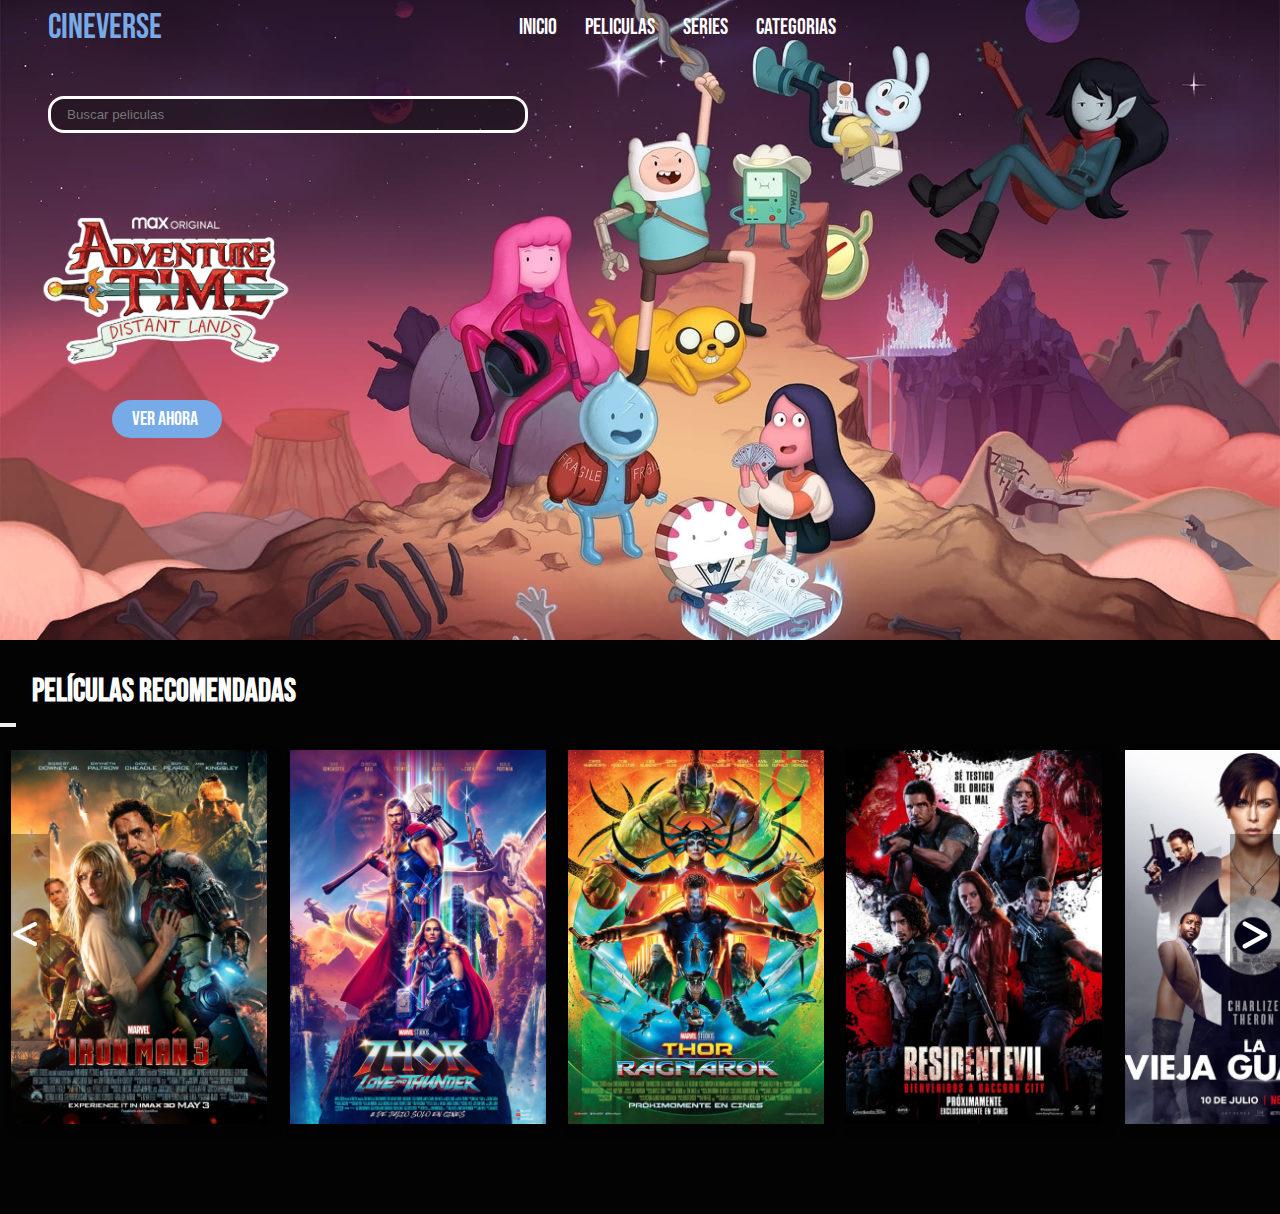
==== index.html @ d3100982 "ultimos cambios" ====
<!DOCTYPE html>
<html lang="en">
<head>
    <meta charset="UTF-8">
    <meta name="viewport" content="width=device-width, initial-scale=1.0">
    <link rel="stylesheet" href="style.css">
    <title>Cineverse</title>
</head>
<body>
    <header class="header">

        <div class="menu-container">
            <a href="#" class="logo">Cineverse</a>
            <input type="checkbox" id="menu" />
            <label for="menu">
                <img src="img/menu.png" class="menu-icono" alt="menu">
            </label>
            <nav class="navbar">
                <ul>
                    <li><a href="#">Inicio</a></li>
                    <li><a href="peliculas.html">Peliculas</a></li>
                    <li><a href="series.html">Series</a></li>
                    <li>
                        <a href="#">Categorias</a>
                        <ul class="menu-vertical">
                            <li><a href="Accion.html">Accion</a></li>
                            <li><a href="Terror.html">Terror</a></li>
                            <li><a href="Ciencia-Ficcion.html">Ciencia Ficcion</a></li>
                            <li><a href="Suspenso.html">Suspenso</a></li>
                        </ul>
                    </li>
                </ul>
            </nav>
            <a href="#" class="btn-1"></a>
        </div>

        <input type="text" placeholder="Buscar peliculas" class="int1" id="buscador">

        <div class="header-content-container">
            <div class="header-1">
                <img src="img/distant-lands.webp" class="venom" alt="">
                <a href="#" class="btn-2">Ver Ahora</a>
        </div>

    </header>

    <main>
        <div class="peliculas-recomendadas contenedor">
            <div class="contenedor-titulo-controles">
                <h3 class="precomendadas">Películas Recomendadas</h3>
                <div class="indicadores"></div>
            </div>
    
            <div class="contenedor-principal">
                <button role="button" id="flecha-izquierda" class="flecha-izquierda"> <i class="fas fa-angle-left"></i>
                <img class="menor" src="img/menor.png" alt="">
                </button>
    
                <div class="contenedor-carousel">
                    <div class="carousel">
                        <div class="pelicula" category="ciencia-ficcion">                  
                            <a href="trailersc/Iron Man 3 de Marvel  _ Trailer Oficial en español _ HD.mp4" ><img  src="img/1.jpg" alt=""></a>  
                        </div>
                        <div class="pelicula" category="ciencia-ficcion">
                            <a href="trailersc/y2mate.com - Thor Amor y Trueno  Tráiler Oficial  Doblado con Subtítulos Descriptivos_720p.mp4" ><img src="img/2.jpg" alt=""></a>
                        </div>
                        <div class="pelicula" category="ciencia-ficcion">
                            <a href="trailersc/_Thor_ Ragnarok_ Official Trailer.mp4"><img src="img/3.jpg" alt=""></a>
                        </div>
                        <div class="pelicula" category="terror">
                            <a href="trailersc/y2mate.com - RESIDENT EVIL THE FINAL CHAPTER  Official Trailer HD_720p.mp4"><img src="img/4.jpg" alt=""></a>
                        </div>
                        <div class="pelicula" category="accion">
                            <a href="trailersc/La vieja guardia _ Tráiler oficial _ Netflix.mp4"><img src="img/5.jpg" alt=""></a>
                        </div>
                        <div class="pelicula" category="accion">
                            <a href="trailersc/y2mate.com - Spectral  Trailer Oficial  Netflix_720p.mp4"><img src="img/6.jpg" alt=""></a>
                        </div>
                        <div class="pelicula" category="accion">
                            <a href="trailersc/y2mate.com - 300 El Origen de un Imperio  Primer Tráiler Oficial en español Teaser HD_720p.mp4"><img src="img/7.jpg" alt=""></a>
                        </div>
                        <div class="pelicula" category="accion">
                            <a href="trailersc/Proyecto Power, con Jamie Foxx _ Tráiler oficial _ Netflix.mp4"><img src="img/8.jpg" alt=""></a>
                        </div>
                        <div class="pelicula" category="ciencia-ficcion" >
                            <a href="https://youtu.be/nZ8FXOpcXSs?si=D6KyMIeEz9alfq-2"><img src="img/9.jpg" alt=""></a>
                        </div>
                        <div class="pelicula" category="ciencia-ficcion">
                            <a href="https://youtu.be/nZ8FXOpcXSs?si=D6KyMIeEz9alfq-2"><img src="img/10.jpg" alt=""></a>
                        </div>
                        <div class="pelicula" category="ciencia-ficcion">
                            <a href="https://youtu.be/r6t0czGbuGI?si=wHi1yNVUDExwuAs0"><img src="img/11.jpg" alt=""></a>
                        </div>
                        <div class="pelicula" category="ciencia-ficcion">
                            <a href="https://youtu.be/823iAZOEKt8?si=KViJWPT0R5L-CBYA"><img src="img/12.jpg" alt=""></a>
                        </div>
                        <div class="pelicula" category="ciencia-ficcion">
                            <a href="https://youtu.be/KdL8ucqi1F8?si=RY6TvHd_LVGg2Vd8"><img src="img/13.jpg" alt=""></a>
                        </div>
                        <div class="pelicula" category="accion">
                            <a href="https://youtu.be/8TyoKn5Kmbo?si=_RU0vsQU8NVIVlPc"><img src="img/14.jpg" alt=""></a>
                        </div>
                        <div class="pelicula" category="accion">
                            <a href="https://youtu.be/CmyrrfAPeRI?si=A4CgrU7mIh9XkkgY"><img src="img/15.jpg" alt=""></a>
                        </div>
                        <div class="pelicula" category="accion">
                            <a href="https://youtu.be/KfyQxst4Jcs?si=KWiKLO6kai3xYkcr"><img src="img/16.jpg" alt=""></a>
                        </div>
                        <div class="pelicula" category="terror">
                            <a href="https://youtu.be/2-2N8coh290?si=G-16-OudrGPkPqHV"><img src="img/17.jpg" alt=""></a>
                        </div>
                        <div class="pelicula" category="terror">
                            <a href="https://youtu.be/C4XP8FSqTTE?si=gT7RfKkYEW-aAMkE"><img src="img/18.jpg" alt=""></a>
                        </div>
                    </div>
                </div>
    
                <button role="button" id="flecha-derecha" class="flecha-derecha"><i class="fas fa-angle-right"></i>
                <img class="mayor" src="img/mas-grande-que.png" alt=""></button>
               
            </div>
      </main>

    <script src="app.js"></script>
    <script src="script.js"></script>
</body>
</html>
---- style.css ----
@import url('https://fonts.googleapis.com/css2?family=Bebas+Neue&display=swap');

*{
    margin: 0;
    padding: 0;
    box-sizing: border-box;
    text-decoration: none;
    list-style: none;
}

body{
    background-color: #030303;
    font-family: 'Bebas Neue', sans-serif;
    color: #ffff
}

.container {
    display: flex;    
    justify-content: center;
    align-items: center;
    flex-wrap: wrap;
    gap: 5rem;
    width: 100%;
    height: auto;
    padding-bottom: 5rem;
    border-top: 3px solid white;
    padding-top: 5rem; 
}

.header{
    background-image: url(img/hora-aventura-bg.jpg);
    background-position: center center;
    background-repeat: no-repeat;
    background-size: cover;
    min-height: 70vh;
    display: flex;
    align-items: center;
    height: 40rem;
}

.menu-container{
    position: absolute;
    top: 0;
    left: 0;
    right: 0;
    display: flex;
    align-items: center;
    justify-content: space-between;
}

.logo{
    font-size: 35px;
    color: #77abe7;
    margin-left: 3rem;
}

.navbar ul li {
    position: relative;
    float: left;
}

.navbar ul li a{
    font-size: 22px;
    padding: 14px;
    color: #ffff;
    display: block;
}

.navbar ul li a:hover{
    color: #77abe7;
}

.menu-vertical{
    position: absolute;
    display: none;
    list-style: none;
    background-color: #212427;
}


.navbar li:hover .menu-vertical{
    display: block;
}


.menu-vertical li a{
    display: block;
}

#menu{
    display: none;
}

.menu-icono{
    width: 35px;
    margin-left: 2rem;
}

.menu-container label{
    cursor: pointer;
    display: none;
}

.header-content-container{
    display: flex;
    width: 100%;
}

.header-1{
    display: flex;
    flex-direction: column;
    width: 50%;
    align-self: flex-end;
}

.header-1 img{
    width: 300px;
}

.imgplay{
    width: 7rem;
    height: 7rem;
    margin-right: 7rem
}
.venom{
    padding-left: 2rem;
}

.btn-1{
    display: inline-block;
    padding: 7px 20px;
    background-color: transparent;
    color: #ffff;
    font-size: 20px;
    margin-right: 3rem;
    border-radius: 3rem;
}
.btn-2{
    width: 110px;
    display: inline-block;
    padding: 7px 20px;
    background-color: #77abe7;
    color: #ffff;
    font-size: 20px;
    margin-top: 25px;
    margin-left: 7rem;
    border-radius: 3rem;
}

.peliculas-recomendadas {
	margin-bottom: 70px;
}

.peliculas-recomendadas .contenedor-principal {
	display: flex;
	align-items: center;
	position: relative;
}

.peliculas-recomendadas .contenedor-principal .flecha-izquierda,
.peliculas-recomendadas .contenedor-principal .flecha-derecha {
	position: absolute;
	border: none;
	background: rgba(0,0,0,0.3);
	font-size: 40px;
	height: 50%;
	top: calc(50% - 25%);
	line-height: 40px;
	width: 50px;
	color: #fff;
	cursor: pointer;
	z-index: 500;
	transition: .2s ease all;
}

.peliculas-recomendadas .contenedor-principal .flecha-izquierda:hover,
.peliculas-recomendadas .contenedor-principal .flecha-derecha:hover {
	background: rgba(0,0,0, .9);
}

.peliculas-recomendadas .contenedor-principal .flecha-izquierda {
	left: 0;
}

.peliculas-recomendadas .contenedor-principal .flecha-derecha {
	right: 0;
}

/* ---- ----- ----- Carousel ----- ----- ----- */
.peliculas-recomendadas .contenedor-carousel {
	width: 100%;
	padding: 20px 0;
	overflow: hidden;
	scroll-behavior: smooth;

}

.peliculas-recomendadas .contenedor-carousel .carousel {
	display: flex;
	flex-wrap: nowrap;
}

.peliculas-recomendadas .contenedor-carousel .carousel .pelicula {
	min-width: 20%;
	transition: .3s ease all;
	box-shadow: 5px 5px 10px rgba(0,0,0, .3);
}

.peliculas-recomendadas .contenedor-carousel .carousel .pelicula.hover {
	transform: scale(1.1);
	transform-origin: center;
}
.pelicula{
    margin-left: 0.7rem;
    margin-right: 0.7rem;
    
}

.peliculas-recomendadas .contenedor-carousel .carousel .pelicula img {
	width: 100%;
	vertical-align: top;
}

/* ---- ----- ----- Media Queries ----- ----- ----- */
@media screen and (max-width: 800px) {
	header .logotipo {
		margin-bottom: 10px;
		font-size: 30px;
	}

	header .contenedor {
		flex-direction: column;
		text-align: center;
	}

	.pelicula-principal {
		font-size: 14px;
	}

	.pelicula-principal .descripcion {
		max-width: 100%;
	}

	.peliculas-recomendadas .contenedor-carousel {
		overflow: visible;
	}

	.peliculas-recomendadas .contenedor-carousel .carousel {
		display: grid;
		grid-template-columns: repeat(2, 1fr);
		gap: 20px;
	}

	.peliculas-recomendadas .indicadores,
	.peliculas-recomendadas .flecha-izquierda,
	.peliculas-recomendadas .flecha-derecha {
		display: none;
	}
}.precomendadas{
    padding-left: 2rem;
    padding-top: 2rem;
    font-size: 2rem;
}
.menor{
    width: 3rem;
    height: 3rem;
}
.mayor{
    width: 2rem;
    height: 2rem;
}
form {
    text-align: center;
    margin-top: 78px;
}

.int1{
    background-color:rgba(8, 8, 8, 0.4);
    color: #fff;
    border-radius: 1rem;
    padding-top: 0.5rem;
    padding-bottom: 0.5rem;
    padding-left: 1rem ;
    width: 30rem;
    top: 6rem;
    border: 3px solid #ffffff;
    margin-left: 3rem;
    position: absolute;
    display: flex;    
}



.container {
    display: flex;    
    justify-content: center;
    align-items: center;
    flex-wrap: wrap;
    gap: 4rem;
    width: 100%;
    padding-bottom: 5rem;
    border-top: 3px solid white;
    padding-top: 5rem;
    
}

.movies {
    opacity: 0.8;
    transition: 1s ;
    /* transform: skew(5deg); */
      display: flex;
      border: 3px solid white;
}
.movies p {
    margin: auto;
    padding: 3rem;
    line-height: 2rem;
    font-size: 1.5rem;
    color: #ffb803;
    text-align: center;
}
.movies img {
    width: 20rem;
    height: 27rem;
}
.movies video {
    width: 28rem;
    height: 28rem;           
}

.movies:hover {    
    transform: scale(1.1);
    opacity: 1.9;
    box-shadow: 1px 1px 15px 5px skyblue ;    
}

.header2{
    background-image: url("edicion.jpg");
    background-position: center center;
    background-repeat: no-repeat;
    background-size: cover;
    min-height: 70vh;
    display: flex;
    align-items: center;
    height: 40rem;
}

.header3{
    background-image: url("Captura\ de\ pantalla\ 2023-04-20\ a\ las\ 7.46.56.webp");
    background-position: center center;
    background-repeat: no-repeat;
    background-size: cover;
    min-height: 70vh;
    display: flex;
    align-items: center;
    height: 40rem;
}

.all {
    text-align: center;
}

.titleMovies{
    margin: 5rem;
    font-size: 5rem;
}

.int2 {
    text-align: center;
   width: 50%;
   margin: auto;
   background-color:rgba(8, 8, 8, 0.8);
    color: #fff;
    border-radius: 1rem;
    padding: 1rem;
    border: 3px solid white;
}

.container2 {
    background-image: url(img2/imagan\ de\ fondo.jpeg);
    background-position: center center;
    background-repeat: no-repeat;
    background-size: cover;
    min-height: 70vh;
    display: flex;
    align-items: center;
  }
  
  
  
.image-grid {
    display: flex;
    flex-wrap: wrap;
    gap: 2rem;
    justify-content: center;
    align-items: center;
}

.imagenes {
    width: 10rem;
    height: 10rem;
}


h1 {
    text-align: center;
}

.descripcion{
    color: black;
}

@media (max-width: 768px) {
    .pelicula{
        padding: 0;
    }
    }

@media (max-width: 991px){

    .menu-container{
        padding: 20px;
    }

    .menu-container label{
        display: initial;
    }

    .menu-container .navbar{
        position: absolute;
        top: 100%;
        left: 0%;
        right: 0%;
        background-color: #030303;
        display: none;
    }

    .menu-container .navbar ul li{
        width: 100%;
    }

    .btn-1{
        display: none;
    }

    #menu:checked ~ .navbar{
        display: initial;
    }

    .header-content-container{
        flex-direction: column;
        padding: 100px 30px 30px 30px;
    }

    .header-1{
        width: 100%;
        align-items: center;
    }

    .menu-icon{
        size: 18px;
    }

    .btn-2{
        margin-right:3rem ;
    }

}

@media (max-width: 530px){
    .int1{
        width: 25rem;
        margin-left: 3.5rem ;
    }
}

@media (max-width: 460px){
    .int1{
        width: 25rem;
        margin-left: 2.3rem ;
    }
}

@media (max-width: 440px){
    .int1{
        width: 20rem;
        margin-left: 2rem ;
        margin-bottom: 2rem;
        margin-top: 15rem;
    }

    .venom{
        display: none;
    }

    .btn-2{
        display: none;
    }

    
}
    
.pelicula .portfolio-layer{
    position:absolute;
    bottom: 0;
    left: 0;
    width: 100%;
    height: 100%;
    background: linear-gradient(rgba(0,0,0,.1), var(--main-color));
    display: flex;
    justify-content: center;
    align-items: center;
    flex-direction: column;
    text-align: center;
    padding: 0 4rem;
    transform: translateY(100%);
    transition: .5s ease;
}

.pelicula:hover .portfolio-layer{
    transform: translateY(0);
}

.sectionC-movies {
    width: 100%;
    height: 100%;
    margin-top: 1rem;
    display: flex;
    flex-direction:column;
    align-items: center;
    flex-wrap:wrap ;

}

.sectionC-movies > div {
    flex: 2;
    
    background-repeat: no-repeat;
    background-size: auto 100%;
    transition: all .3s cubic-bezier(.2, .1, .1, .1);
    position: relative;
    overflow: hidden;
    height: 400px;
    width: 400px;
    
}

.sectionC-movies > div:hover {
    flex: 4;
}

.video-iframe {
    position: absolute;
    top: 0;
    left: 0;
    width: 300px;
    height: 150px;
    display: none;
}

.sectionC-movies > div:hover .video-iframe {
    display: block;
}

.video-container  {
    width: 150px;
    height: auto;
    margin: 20px;
    flex-wrap:wrap ;
  
}

.video-container img {
    width: 350px;
    height: 525px;
    flex-direction: column;
  
}

.video-container iframe {
    width: 700px;
    height: 525px;
    flex-direction: column;
}

.titleMovies2{
        margin-top: 9rem;
        font-size: 3rem;
}

#ventanaEmergentes {
    display: none;
    position: fixed;
    top: 50%;
    left: 50%;
    transform: translate(-50%, -50%);
    width: 400px;
    height: 300px;
    background-color: #fff;
    border: 1px solid #ccc;
    padding: 20px;
}

.container2 {
    background-image: url(img/hora-aventura-bg.jpg);
    background-position: center center;
    background-repeat: no-repeat;
    background-size: cover;
    min-height: 70vh;
    display: flex;
    align-items: center;
  }
  


h1 {
  text-align: center;
}
.sectionC-movies {
    width: 100%;
    height: 100%;
    margin-top: 1rem;
    display: grid;
    grid-template-columns: repeat(3, 1fr);
    gap: 5px;
    justify-content: center;
    flex-direction: column;
    margin: 20px 20px 20px 20px;
}

.sectionC-movies > div {
    flex: 2;
    background-repeat: no-repeat;
    background-size: auto 100%;
    transition: all .3s cubic-bezier(.2, .1, .1, .1);
    position: relative;
    overflow: hidden;
    height: 350px;
    width: 350px;
    margin: 10px;
    
}

.sectionC-movies > div:hover {
    flex: 4;
}

.video-iframe {
    position: absolute;
    top: 0;
    left: 0;
    width: 310px;
    height: 300px;
    display: none;
}

.sectionC-movies > div:hover .video-iframe {
    display: block;
}

.video-container  {
    width: 150px;
    height: auto;
    position: relative;
}

.video-container img {
    width: 350px;
    height: 525px;
    flex-direction: column;
}

.video-container iframe {
    width: 700px;
    height: 525px;
    flex-direction: column;
}

.imagen-with-text {
    position: relative;
    width: 300px;
    height: 200px;
    overflow: hidden;
    text-align: center;
    margin: 20px;
  }

  .imagen-with-text img {
    width: 100%;
    height: 100%;
    object-fit: cover;
  }

  .text-overlay {
    position: absolute;
    top: 50%;
    left: 50%;
    transform: translate(-50%, -50%);
    color: #fff;
    font-size: 24px;
    font-weight: bold;
    opacity: 0;
    transition: opacity 0.3s;
  }

  .imagen-with-text:hover .text-overlay {
    opacity: 1;
  }

.titulo{
  color: #ffb803;
  margin: 10px;
}

@media (max-width: 768px) {
    .pelicula{
        padding: 0;
    }
    }

@media (max-width: 991px){

    .menu-container{
        padding: 20px;
    }

    .menu-container label{
        display: initial;
    }

    .menu-container .navbar{
        position: absolute;
        top: 100%;
        left: 0%;
        right: 0%;
        background-color: #030303;
        display: none;
    }

    .menu-container .navbar ul li{
        width: 100%;
    }

    .btn-1{
        display: none;
    }

    #menu:checked ~ .navbar{
        display: initial;
    }

    .header-content-container{
        flex-direction: column;
        padding: 100px 30px 30px 30px;
    }

    .header-1{
        width: 100%;
        align-items: center;
    }

    .menu-icon{
        size: 18px;
    }

    .btn-2{
        margin-right:3rem ;
    }

}

@media (max-width: 530px){
    .int1{
        width: 25rem;
        margin-left: 3.5rem ;
    }
}

@media (max-width: 460px){
    .int1{
        width: 25rem;
        margin-left: 2.3rem ;
    }
}

@media (max-width: 440px){
    .int1{
        width: 20rem;
        margin-left: 2rem ;
        margin-bottom: 2rem;
    }

    
}
    

/* Estilos para dispositivos móviles */
@media only screen and (max-width: 767px) {
    .int2 {
        width: 80%;
        margin: 0 auto;
        top: 1rem;
    }

    .container2 {
        min-height: 40vh;
    }

    .sectionC-movies {
        grid-template-columns: 1fr;
        gap: 10px;
        margin: 10px;
    }

    .sectionC-movies>div {
        width: 100%;
        margin: 10px 0;
        text-align: center;
    }

    .video-iframe {
        width: 100%;
        height: auto;
    }

    .video-container img,
    .video-container iframe {
        width: 350px;
        height: auto;
        margin: 0 auto;
    }

    .imagen-with-text {
        width: 80%;
        margin: 10px auto;
    }

    .imagen-with-text img {
        height: auto;
    }

    .text-overlay {
        font-size: 16px;
    }

    .video-container p {
        font-size: 14px;
        margin-bottom: 10px;
    }

    .titulo {
        text-align: center;
    }
}
.all{
    width: 100%;
    text-align: center;
}
.container {
    display: flex;    
    justify-content: center;
    align-items: center;
    flex-wrap: wrap;
    gap: 5rem;
    width: 100%;
    height: auto;
    padding-bottom: 5rem;
    border-top: 3px solid white;
    padding-top: 5rem;  
}
.boton-modal {
    text-align: center;
    color: white;
    padding-top: 1rem; 
}
.content-modal video {
    width: 100%;
    height: 93%;
}

.boton-modal label{
    padding: 10px 15px;  
       
}
.movie img {
    z-index: -5;
}

#btn-modal{
    display: none;
}

/* .container-modal{
    width: 100%;
    height: 100vh;
    position: fixed;
    top: 0;
    left: 0;
    background-color: transparent;
    display: none;
    justify-content: center;
    align-items: center;
    z-index: 1;
} */

#btn-modal:checked ~ .container-modal {
    display: flex;
}

.open-modal {
    width: 10rem;
    background-color:transparent;
   color: rgb(255, 255, 255);
    cursor: pointer;
    border: none;
    margin-top: 2rem;
    margin-bottom: 1rem;
}

  .modal {
    display: none;
    position: fixed;
    z-index: 1;
    left: 0;
    top: 0;
    width: 100%;
    height: 100%;
    overflow: auto;
    background-color: rgb(0, 0, 0);
    background-color: rgba(0, 0, 0, 0.9);
  }

  .modal-content {
    background-color: red;
    margin: 15% auto; 
    padding: 20px;
    border: 1px solid #888;
    width: 60%;
    border-radius: 0.5rem;
  }

  .close {
    color: #aaa;
    float: right;
    font-size: 28px;
    font-weight: bold;
  }

  .movie{
display: flex;
flex-direction: column;
align-items: center;
  }

.content-modal{
    width: 70rem;
    height: 40rem;
    padding: 20px;
    background-color: gray;
    border-radius: 4px;
    border-radius: 5px;
    border: 2px solid red;
}
.content-modal .btn-cerrar {
    height: 2rem;
    margin-top: 15px;
    display: flex;
    align-items: flex-end;
    justify-content: flex-end;
}

.content-modal .btn-cerrar label {
    padding: 7px 10px;
    background-color: #77abe7;
    color: black;
    border-radius: 4px;
    cursor: pointer;
    transition: all 300ms ease;
}

.content-modal .btn-cerrar label:hover {
    background-color: aqua;
} 

.imgg{
    width: 15rem;
    height: 23rem;
}

.bk{
    background: linear-gradient(#bf4f68, #3b223f);;
}
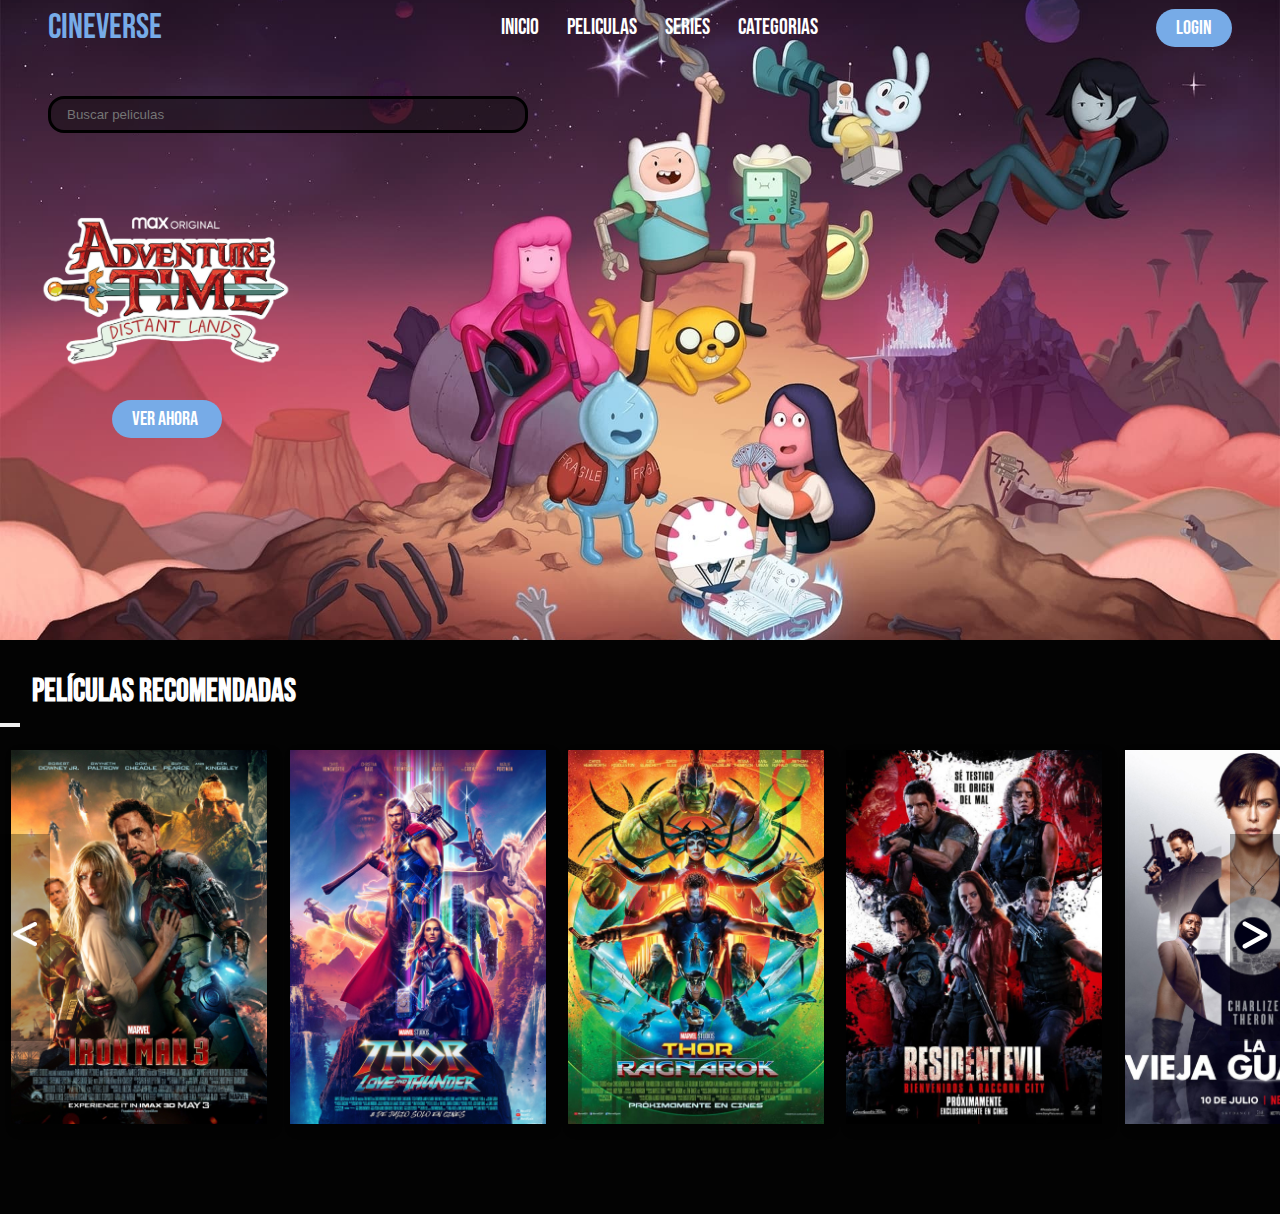
==== commit b97924ea: "peliculas" ====
--- a/index.html
+++ b/index.html
@@ -23,18 +23,20 @@
                     <li>
                         <a href="#">Categorias</a>
                         <ul class="menu-vertical">
-                            <li><a href="Accion.html">Accion</a></li>
-                            <li><a href="Terror.html">Terror</a></li>
-                            <li><a href="Ciencia-Ficcion.html">Ciencia Ficcion</a></li>
-                            <li><a href="Suspenso.html">Suspenso</a></li>
+                            <li><a href="">Accion</a></li>
+                            <li><a href="">Terror</a></li>
+                            <li><a href="">Ciencia Ficcion</a></li>
+                            <li><a href="">Misterio</a></li>
+                            <li><a href="">Comedia</a></li>
+                            <li><a href="">Romance</a></li>
                         </ul>
                     </li>
                 </ul>
             </nav>
-            <a href="#" class="btn-1"></a>
+            <a href="#" class="btn-1">Login</a>
         </div>
 
-        <input type="text" placeholder="Buscar peliculas" class="int1" id="buscador">
+        <input type="text" placeholder="Buscar peliculas" class="int1">
 
         <div class="header-content-container">
             <div class="header-1">
@@ -58,70 +60,77 @@
     
                 <div class="contenedor-carousel">
                     <div class="carousel">
-                        <div class="pelicula" category="ciencia-ficcion">                  
-                            <a href="trailersc/Iron Man 3 de Marvel  _ Trailer Oficial en español _ HD.mp4" ><img  src="img/1.jpg" alt=""></a>  
+                        <div class="pelicula">
+                            <a href="#"><img src="img/1.jpg" alt=""></a>
                         </div>
-                        <div class="pelicula" category="ciencia-ficcion">
-                            <a href="trailersc/y2mate.com - Thor Amor y Trueno  Tráiler Oficial  Doblado con Subtítulos Descriptivos_720p.mp4" ><img src="img/2.jpg" alt=""></a>
+                        <div class="pelicula">
+                            <a href="#"><img src="img/2.jpg" alt=""></a>
                         </div>
-                        <div class="pelicula" category="ciencia-ficcion">
-                            <a href="trailersc/_Thor_ Ragnarok_ Official Trailer.mp4"><img src="img/3.jpg" alt=""></a>
+                        <div class="pelicula">
+                            <a href="#"><img src="img/3.jpg" alt=""></a>
                         </div>
-                        <div class="pelicula" category="terror">
-                            <a href="trailersc/y2mate.com - RESIDENT EVIL THE FINAL CHAPTER  Official Trailer HD_720p.mp4"><img src="img/4.jpg" alt=""></a>
+                        <div class="pelicula">
+                            <a href="#"><img src="img/4.jpg" alt=""></a>
                         </div>
-                        <div class="pelicula" category="accion">
-                            <a href="trailersc/La vieja guardia _ Tráiler oficial _ Netflix.mp4"><img src="img/5.jpg" alt=""></a>
+                        <div class="pelicula">
+                            <a href="#"><img src="img/5.jpg" alt=""></a>
                         </div>
-                        <div class="pelicula" category="accion">
-                            <a href="trailersc/y2mate.com - Spectral  Trailer Oficial  Netflix_720p.mp4"><img src="img/6.jpg" alt=""></a>
+                        <div class="pelicula">
+                            <a href="#"><img src="img/6.jpg" alt=""></a>
                         </div>
-                        <div class="pelicula" category="accion">
-                            <a href="trailersc/y2mate.com - 300 El Origen de un Imperio  Primer Tráiler Oficial en español Teaser HD_720p.mp4"><img src="img/7.jpg" alt=""></a>
+                        <div class="pelicula">
+                            <a href="#"><img src="img/7.jpg" alt=""></a>
                         </div>
-                        <div class="pelicula" category="accion">
-                            <a href="trailersc/Proyecto Power, con Jamie Foxx _ Tráiler oficial _ Netflix.mp4"><img src="img/8.jpg" alt=""></a>
+                        <div class="pelicula">
+                            <a href="#"><img src="img/8.jpg" alt=""></a>
                         </div>
-                        <div class="pelicula" category="ciencia-ficcion" >
-                            <a href="https://youtu.be/nZ8FXOpcXSs?si=D6KyMIeEz9alfq-2"><img src="img/9.jpg" alt=""></a>
+                        <div class="pelicula">
+                            <a href="#"><img src="img/9.jpg" alt=""></a>
                         </div>
-                        <div class="pelicula" category="ciencia-ficcion">
-                            <a href="https://youtu.be/nZ8FXOpcXSs?si=D6KyMIeEz9alfq-2"><img src="img/10.jpg" alt=""></a>
+                        <div class="pelicula">
+                            <a href="#"><img src="img/10.jpg" alt=""></a>
                         </div>
-                        <div class="pelicula" category="ciencia-ficcion">
-                            <a href="https://youtu.be/r6t0czGbuGI?si=wHi1yNVUDExwuAs0"><img src="img/11.jpg" alt=""></a>
+                        <div class="pelicula">
+                            <a href="#"><img src="img/11.jpg" alt=""></a>
                         </div>
-                        <div class="pelicula" category="ciencia-ficcion">
-                            <a href="https://youtu.be/823iAZOEKt8?si=KViJWPT0R5L-CBYA"><img src="img/12.jpg" alt=""></a>
+                        <div class="pelicula">
+                            <a href="#"><img src="img/12.jpg" alt=""></a>
                         </div>
-                        <div class="pelicula" category="ciencia-ficcion">
-                            <a href="https://youtu.be/KdL8ucqi1F8?si=RY6TvHd_LVGg2Vd8"><img src="img/13.jpg" alt=""></a>
+                        <div class="pelicula">
+                            <a href="#"><img src="img/13.jpg" alt=""></a>
                         </div>
-                        <div class="pelicula" category="accion">
-                            <a href="https://youtu.be/8TyoKn5Kmbo?si=_RU0vsQU8NVIVlPc"><img src="img/14.jpg" alt=""></a>
+                        <div class="pelicula">
+                            <a href="#"><img src="img/14.jpg" alt=""></a>
                         </div>
-                        <div class="pelicula" category="accion">
-                            <a href="https://youtu.be/CmyrrfAPeRI?si=A4CgrU7mIh9XkkgY"><img src="img/15.jpg" alt=""></a>
+                        <div class="pelicula">
+                            <a href="#"><img src="img/15.jpg" alt=""></a>
                         </div>
-                        <div class="pelicula" category="accion">
-                            <a href="https://youtu.be/KfyQxst4Jcs?si=KWiKLO6kai3xYkcr"><img src="img/16.jpg" alt=""></a>
+                        <div class="pelicula">
+                            <a href="#"><img src="img/16.jpg" alt=""></a>
                         </div>
-                        <div class="pelicula" category="terror">
-                            <a href="https://youtu.be/2-2N8coh290?si=G-16-OudrGPkPqHV"><img src="img/17.jpg" alt=""></a>
+                        <div class="pelicula">
+                            <a href="#"><img src="img/17.jpg" alt=""></a>
                         </div>
-                        <div class="pelicula" category="terror">
-                            <a href="https://youtu.be/C4XP8FSqTTE?si=gT7RfKkYEW-aAMkE"><img src="img/18.jpg" alt=""></a>
+                        <div class="pelicula">
+                            <a href="#"><img src="img/18.jpg" alt=""></a>
+                        </div>
+                        <div class="pelicula">
+                            <a href="#"><img src="img/19.jpg" alt=""></a>
+                        </div>
+                        <div class="pelicula">
+                            <a href="#"><img src="img/1.jpg" alt=""></a>
+                        </div>
+                        <div class="pelicula">
+                            <a href="#"><img src="img/2.jpg" alt=""></a>
                         </div>
                     </div>
                 </div>
     
                 <button role="button" id="flecha-derecha" class="flecha-derecha"><i class="fas fa-angle-right"></i>
                 <img class="mayor" src="img/mas-grande-que.png" alt=""></button>
-               
             </div>
       </main>
 
     <script src="app.js"></script>
-    <script src="script.js"></script>
 </body>
 </html>--- a/style.css
+++ b/style.css
@@ -14,18 +14,9 @@
     color: #ffff
 }
 
-.container {
-    display: flex;    
-    justify-content: center;
-    align-items: center;
-    flex-wrap: wrap;
-    gap: 5rem;
-    width: 100%;
-    height: auto;
-    padding-bottom: 5rem;
-    border-top: 3px solid white;
-    padding-top: 5rem; 
-}
+
+
+
 
 .header{
     background-image: url(img/hora-aventura-bg.jpg);
@@ -73,10 +64,8 @@
 .menu-vertical{
     position: absolute;
     display: none;
-    list-style: none;
-    background-color: #212427;
-}
-
+    list-style: none
+}
 
 .navbar li:hover .menu-vertical{
     display: block;
@@ -91,8 +80,8 @@
     display: none;
 }
 
-.menu-icono{
-    width: 35px;
+.menu-icon{
+    width: 25px;
     margin-left: 2rem;
 }
 
@@ -129,7 +118,7 @@
 .btn-1{
     display: inline-block;
     padding: 7px 20px;
-    background-color: transparent;
+    background-color: #77abe7;
     color: #ffff;
     font-size: 20px;
     margin-right: 3rem;
@@ -247,7 +236,7 @@
 
 	.peliculas-recomendadas .contenedor-carousel .carousel {
 		display: grid;
-		grid-template-columns: repeat(2, 1fr);
+		grid-template-columns: repeat(3, 1fr);
 		gap: 20px;
 	}
 
@@ -283,12 +272,17 @@
     padding-left: 1rem ;
     width: 30rem;
     top: 6rem;
-    border: 3px solid #ffffff;
+    border: 3px solid black;
     margin-left: 3rem;
     position: absolute;
     display: flex;    
 }
 
+.all {
+    width: 100%;
+    text-align: center;
+
+}
 
 
 .container {
@@ -296,69 +290,191 @@
     justify-content: center;
     align-items: center;
     flex-wrap: wrap;
-    gap: 4rem;
+    gap: 5rem;
     width: 100%;
+    height: auto;
     padding-bottom: 5rem;
     border-top: 3px solid white;
     padding-top: 5rem;
-    
-}
-
-.movies {
-    opacity: 0.8;
-    transition: 1s ;
-    /* transform: skew(5deg); */
-      display: flex;
-      border: 3px solid white;
-}
-.movies p {
-    margin: auto;
-    padding: 3rem;
-    line-height: 2rem;
-    font-size: 1.5rem;
-    color: #ffb803;
+  
+     
+    
+}
+
+
+.boton-modal {
     text-align: center;
-}
-.movies img {
+    color: white;
+    padding-top: 1rem;
+    
+    
+}
+
+
+
+
+.boton-modal2 {
+    background-image: url(img/1.jpg);
+    color: black;
     width: 20rem;
-    height: 27rem;
-}
-.movies video {
-    width: 28rem;
-    height: 28rem;           
-}
-
-.movies:hover {    
-    transform: scale(1.1);
-    opacity: 1.9;
-    box-shadow: 1px 1px 15px 5px skyblue ;    
-}
+    height: 10rem;
+}
+
+
+.content-modal video {
+    width: 100%;
+    height: 93%;
+}
+
+.boton-modal label{
+    padding: 10px 15px;  
+       
+}
+.movie img {
+    z-index: -5;
+   
+}
+
+#btn-modal{
+    display: none;
+}
+
+
+
+.container-modal{
+    width: 100%;
+    height: 100vh;
+    position: fixed;
+    top: 0;
+    left: 0;
+    background-color: transparent;
+    display: none;
+    justify-content: center;
+    align-items: center;
+    z-index: 1;
+}
+#btn-modal:checked ~ .container-modal {
+    display: flex;
+}
+
+
+.open-modal {
+    width: 10rem;
+    background-color:transparent;
+   color: rgb(255, 255, 255);
+    cursor: pointer;
+    border: none;
+    margin-top: 2rem;
+    margin-bottom: 1rem;
+  }
+  
+
+  
+  .modal {
+    display: none;
+    position: fixed;
+    z-index: 1;
+    left: 0;
+    top: 0;
+    width: 100%;
+    height: 100%;
+    overflow: auto;
+    background-color: rgb(0, 0, 0);
+    background-color: rgba(0, 0, 0, 0.9);
+  }
+  
+  .modal-content {
+    background-color: red;
+    margin: 15% auto; 
+    padding: 20px;
+    border: 1px solid #888;
+    width: 50%;
+    border-radius: 0.5rem;
+  }
+  
+  .close {
+    color: #aaa;
+    float: right;
+    font-size: 28px;
+    font-weight: bold;
+  }
+  
+  .movie{
+     display: flex;
+     flex-direction: column;
+     align-items: center;
+    
+     overflow: hidden;
+     position: relative;
+     
+     
+  }
+
+  .texto-oculto {
+    background-color: rgba(21, 18, 47, 0.8);
+    height: 65%;
+    padding: 3rem 1rem;
+    width: 100%;    
+    position: absolute;    
+    opacity: 0;
+    transition: 0.7s;
+    top: 8rem;
+     
+     
+  }
+
+  .texto-oculto:hover{
+    top: 3rem;
+    opacity: 1;
+    font-size: 1rem;
+  }
+
+
+
+.content-modal{
+    width: 70rem;
+    height: 40rem;
+    padding: 20px;
+    background-color: gray;
+    border-radius: 4px;
+    border-radius: 5px;
+    border: 2px solid red;
+    
+
+}
+.content-modal .btn-cerrar {
+    height: 2rem;
+    margin-top: 15px;
+    display: flex;
+    align-items: flex-end;
+    justify-content: flex-end;
+}
+
+.content-modal .btn-cerrar label {
+    padding: 7px 10px;
+    background-color: #77abe7;
+    color: black;
+    border-radius: 4px;
+    cursor: pointer;
+    transition: all 300ms ease;
+}
+
+.content-modal .btn-cerrar label:hover {
+    background-color: aqua;
+}
+    
 
 .header2{
     background-image: url("edicion.jpg");
-    background-position: center center;
+    background-position: bottom left;
     background-repeat: no-repeat;
     background-size: cover;
-    min-height: 70vh;
+    /* min-height: 70vh; */
     display: flex;
     align-items: center;
-    height: 40rem;
-}
-
-.header3{
-    background-image: url("Captura\ de\ pantalla\ 2023-04-20\ a\ las\ 7.46.56.webp");
-    background-position: center center;
-    background-repeat: no-repeat;
-    background-size: cover;
-    min-height: 70vh;
-    display: flex;
-    align-items: center;
-    height: 40rem;
-}
-
-.all {
-    text-align: center;
-}
+    height: 100vh;
+}
+
 
 .titleMovies{
     margin: 5rem;
@@ -366,14 +482,31 @@
 }
 
 .int2 {
-    text-align: center;
-   width: 50%;
-   margin: auto;
-   background-color:rgba(8, 8, 8, 0.8);
+    background-color:rgba(8, 8, 8, 0.4);
     color: #fff;
     border-radius: 1rem;
-    padding: 1rem;
-    border: 3px solid white;
+    padding-top: 0.5rem;
+    padding-bottom: 0.5rem;
+    padding-left: 1rem;
+    width: 30rem;
+    top: 6rem;
+    border: 3px solid black;
+    margin-left: 3rem;
+    position: absolute;
+    display: flex;   
+    z-index: 2;
+}
+
+.min-img {
+    position: relative;
+    width: 20rem;
+    height: 20rem;
+    top: -7rem;
+    left: 2rem;
+    
+    opacity: 0.8;
+    
+    
 }
 
 .container2 {
@@ -406,13 +539,13 @@
     text-align: center;
 }
 
-.descripcion{
-    color: black;
-}
-
 @media (max-width: 768px) {
     .pelicula{
         padding: 0;
+    }
+
+    .int2 {
+        width: 25rem;
     }
     }
 
@@ -479,6 +612,10 @@
         width: 25rem;
         margin-left: 2.3rem ;
     }
+
+    .int2 {
+        width: 15rem;
+    }
 }
 
 @media (max-width: 440px){
@@ -486,108 +623,23 @@
         width: 20rem;
         margin-left: 2rem ;
         margin-bottom: 2rem;
-        margin-top: 15rem;
-    }
-
-    .venom{
-        display: none;
-    }
-
-    .btn-2{
-        display: none;
-    }
-
-    
-}
-    
-.pelicula .portfolio-layer{
-    position:absolute;
-    bottom: 0;
-    left: 0;
+    }
+
+    
+#video {
     width: 100%;
-    height: 100%;
-    background: linear-gradient(rgba(0,0,0,.1), var(--main-color));
-    display: flex;
-    justify-content: center;
-    align-items: center;
-    flex-direction: column;
-    text-align: center;
-    padding: 0 4rem;
-    transform: translateY(100%);
-    transition: .5s ease;
-}
-
-.pelicula:hover .portfolio-layer{
-    transform: translateY(0);
-}
-
-.sectionC-movies {
-    width: 100%;
-    height: 100%;
-    margin-top: 1rem;
-    display: flex;
-    flex-direction:column;
-    align-items: center;
-    flex-wrap:wrap ;
-
-}
-
-.sectionC-movies > div {
-    flex: 2;
-    
-    background-repeat: no-repeat;
-    background-size: auto 100%;
-    transition: all .3s cubic-bezier(.2, .1, .1, .1);
-    position: relative;
-    overflow: hidden;
-    height: 400px;
-    width: 400px;
-    
-}
-
-.sectionC-movies > div:hover {
-    flex: 4;
-}
-
-.video-iframe {
-    position: absolute;
-    top: 0;
-    left: 0;
-    width: 300px;
-    height: 150px;
-    display: none;
-}
-
-.sectionC-movies > div:hover .video-iframe {
-    display: block;
-}
-
-.video-container  {
-    width: 150px;
-    height: auto;
-    margin: 20px;
-    flex-wrap:wrap ;
-  
-}
-
-.video-container img {
-    width: 350px;
-    height: 525px;
-    flex-direction: column;
-  
-}
-
-.video-container iframe {
-    width: 700px;
-    height: 525px;
-    flex-direction: column;
-}
-
-.titleMovies2{
-        margin-top: 9rem;
-        font-size: 3rem;
-}
-
+}
+
+
+    
+.modal-content{
+    width: 95%;
+}
+
+
+}
+    
+    
 #ventanaEmergentes {
     display: none;
     position: fixed;
@@ -601,392 +653,4 @@
     padding: 20px;
 }
 
-.container2 {
-    background-image: url(img/hora-aventura-bg.jpg);
-    background-position: center center;
-    background-repeat: no-repeat;
-    background-size: cover;
-    min-height: 70vh;
-    display: flex;
-    align-items: center;
-  }
-  
-
-
-h1 {
-  text-align: center;
-}
-.sectionC-movies {
-    width: 100%;
-    height: 100%;
-    margin-top: 1rem;
-    display: grid;
-    grid-template-columns: repeat(3, 1fr);
-    gap: 5px;
-    justify-content: center;
-    flex-direction: column;
-    margin: 20px 20px 20px 20px;
-}
-
-.sectionC-movies > div {
-    flex: 2;
-    background-repeat: no-repeat;
-    background-size: auto 100%;
-    transition: all .3s cubic-bezier(.2, .1, .1, .1);
-    position: relative;
-    overflow: hidden;
-    height: 350px;
-    width: 350px;
-    margin: 10px;
-    
-}
-
-.sectionC-movies > div:hover {
-    flex: 4;
-}
-
-.video-iframe {
-    position: absolute;
-    top: 0;
-    left: 0;
-    width: 310px;
-    height: 300px;
-    display: none;
-}
-
-.sectionC-movies > div:hover .video-iframe {
-    display: block;
-}
-
-.video-container  {
-    width: 150px;
-    height: auto;
-    position: relative;
-}
-
-.video-container img {
-    width: 350px;
-    height: 525px;
-    flex-direction: column;
-}
-
-.video-container iframe {
-    width: 700px;
-    height: 525px;
-    flex-direction: column;
-}
-
-.imagen-with-text {
-    position: relative;
-    width: 300px;
-    height: 200px;
-    overflow: hidden;
-    text-align: center;
-    margin: 20px;
-  }
-
-  .imagen-with-text img {
-    width: 100%;
-    height: 100%;
-    object-fit: cover;
-  }
-
-  .text-overlay {
-    position: absolute;
-    top: 50%;
-    left: 50%;
-    transform: translate(-50%, -50%);
-    color: #fff;
-    font-size: 24px;
-    font-weight: bold;
-    opacity: 0;
-    transition: opacity 0.3s;
-  }
-
-  .imagen-with-text:hover .text-overlay {
-    opacity: 1;
-  }
-
-.titulo{
-  color: #ffb803;
-  margin: 10px;
-}
-
-@media (max-width: 768px) {
-    .pelicula{
-        padding: 0;
-    }
-    }
-
-@media (max-width: 991px){
-
-    .menu-container{
-        padding: 20px;
-    }
-
-    .menu-container label{
-        display: initial;
-    }
-
-    .menu-container .navbar{
-        position: absolute;
-        top: 100%;
-        left: 0%;
-        right: 0%;
-        background-color: #030303;
-        display: none;
-    }
-
-    .menu-container .navbar ul li{
-        width: 100%;
-    }
-
-    .btn-1{
-        display: none;
-    }
-
-    #menu:checked ~ .navbar{
-        display: initial;
-    }
-
-    .header-content-container{
-        flex-direction: column;
-        padding: 100px 30px 30px 30px;
-    }
-
-    .header-1{
-        width: 100%;
-        align-items: center;
-    }
-
-    .menu-icon{
-        size: 18px;
-    }
-
-    .btn-2{
-        margin-right:3rem ;
-    }
-
-}
-
-@media (max-width: 530px){
-    .int1{
-        width: 25rem;
-        margin-left: 3.5rem ;
-    }
-}
-
-@media (max-width: 460px){
-    .int1{
-        width: 25rem;
-        margin-left: 2.3rem ;
-    }
-}
-
-@media (max-width: 440px){
-    .int1{
-        width: 20rem;
-        margin-left: 2rem ;
-        margin-bottom: 2rem;
-    }
-
-    
-}
-    
-
-/* Estilos para dispositivos móviles */
-@media only screen and (max-width: 767px) {
-    .int2 {
-        width: 80%;
-        margin: 0 auto;
-        top: 1rem;
-    }
-
-    .container2 {
-        min-height: 40vh;
-    }
-
-    .sectionC-movies {
-        grid-template-columns: 1fr;
-        gap: 10px;
-        margin: 10px;
-    }
-
-    .sectionC-movies>div {
-        width: 100%;
-        margin: 10px 0;
-        text-align: center;
-    }
-
-    .video-iframe {
-        width: 100%;
-        height: auto;
-    }
-
-    .video-container img,
-    .video-container iframe {
-        width: 350px;
-        height: auto;
-        margin: 0 auto;
-    }
-
-    .imagen-with-text {
-        width: 80%;
-        margin: 10px auto;
-    }
-
-    .imagen-with-text img {
-        height: auto;
-    }
-
-    .text-overlay {
-        font-size: 16px;
-    }
-
-    .video-container p {
-        font-size: 14px;
-        margin-bottom: 10px;
-    }
-
-    .titulo {
-        text-align: center;
-    }
-}
-.all{
-    width: 100%;
-    text-align: center;
-}
-.container {
-    display: flex;    
-    justify-content: center;
-    align-items: center;
-    flex-wrap: wrap;
-    gap: 5rem;
-    width: 100%;
-    height: auto;
-    padding-bottom: 5rem;
-    border-top: 3px solid white;
-    padding-top: 5rem;  
-}
-.boton-modal {
-    text-align: center;
-    color: white;
-    padding-top: 1rem; 
-}
-.content-modal video {
-    width: 100%;
-    height: 93%;
-}
-
-.boton-modal label{
-    padding: 10px 15px;  
-       
-}
-.movie img {
-    z-index: -5;
-}
-
-#btn-modal{
-    display: none;
-}
-
-/* .container-modal{
-    width: 100%;
-    height: 100vh;
-    position: fixed;
-    top: 0;
-    left: 0;
-    background-color: transparent;
-    display: none;
-    justify-content: center;
-    align-items: center;
-    z-index: 1;
-} */
-
-#btn-modal:checked ~ .container-modal {
-    display: flex;
-}
-
-.open-modal {
-    width: 10rem;
-    background-color:transparent;
-   color: rgb(255, 255, 255);
-    cursor: pointer;
-    border: none;
-    margin-top: 2rem;
-    margin-bottom: 1rem;
-}
-
-  .modal {
-    display: none;
-    position: fixed;
-    z-index: 1;
-    left: 0;
-    top: 0;
-    width: 100%;
-    height: 100%;
-    overflow: auto;
-    background-color: rgb(0, 0, 0);
-    background-color: rgba(0, 0, 0, 0.9);
-  }
-
-  .modal-content {
-    background-color: red;
-    margin: 15% auto; 
-    padding: 20px;
-    border: 1px solid #888;
-    width: 60%;
-    border-radius: 0.5rem;
-  }
-
-  .close {
-    color: #aaa;
-    float: right;
-    font-size: 28px;
-    font-weight: bold;
-  }
-
-  .movie{
-display: flex;
-flex-direction: column;
-align-items: center;
-  }
-
-.content-modal{
-    width: 70rem;
-    height: 40rem;
-    padding: 20px;
-    background-color: gray;
-    border-radius: 4px;
-    border-radius: 5px;
-    border: 2px solid red;
-}
-.content-modal .btn-cerrar {
-    height: 2rem;
-    margin-top: 15px;
-    display: flex;
-    align-items: flex-end;
-    justify-content: flex-end;
-}
-
-.content-modal .btn-cerrar label {
-    padding: 7px 10px;
-    background-color: #77abe7;
-    color: black;
-    border-radius: 4px;
-    cursor: pointer;
-    transition: all 300ms ease;
-}
-
-.content-modal .btn-cerrar label:hover {
-    background-color: aqua;
-} 
-
-.imgg{
-    width: 15rem;
-    height: 23rem;
-}
-
-.bk{
-    background: linear-gradient(#bf4f68, #3b223f);;
-}+
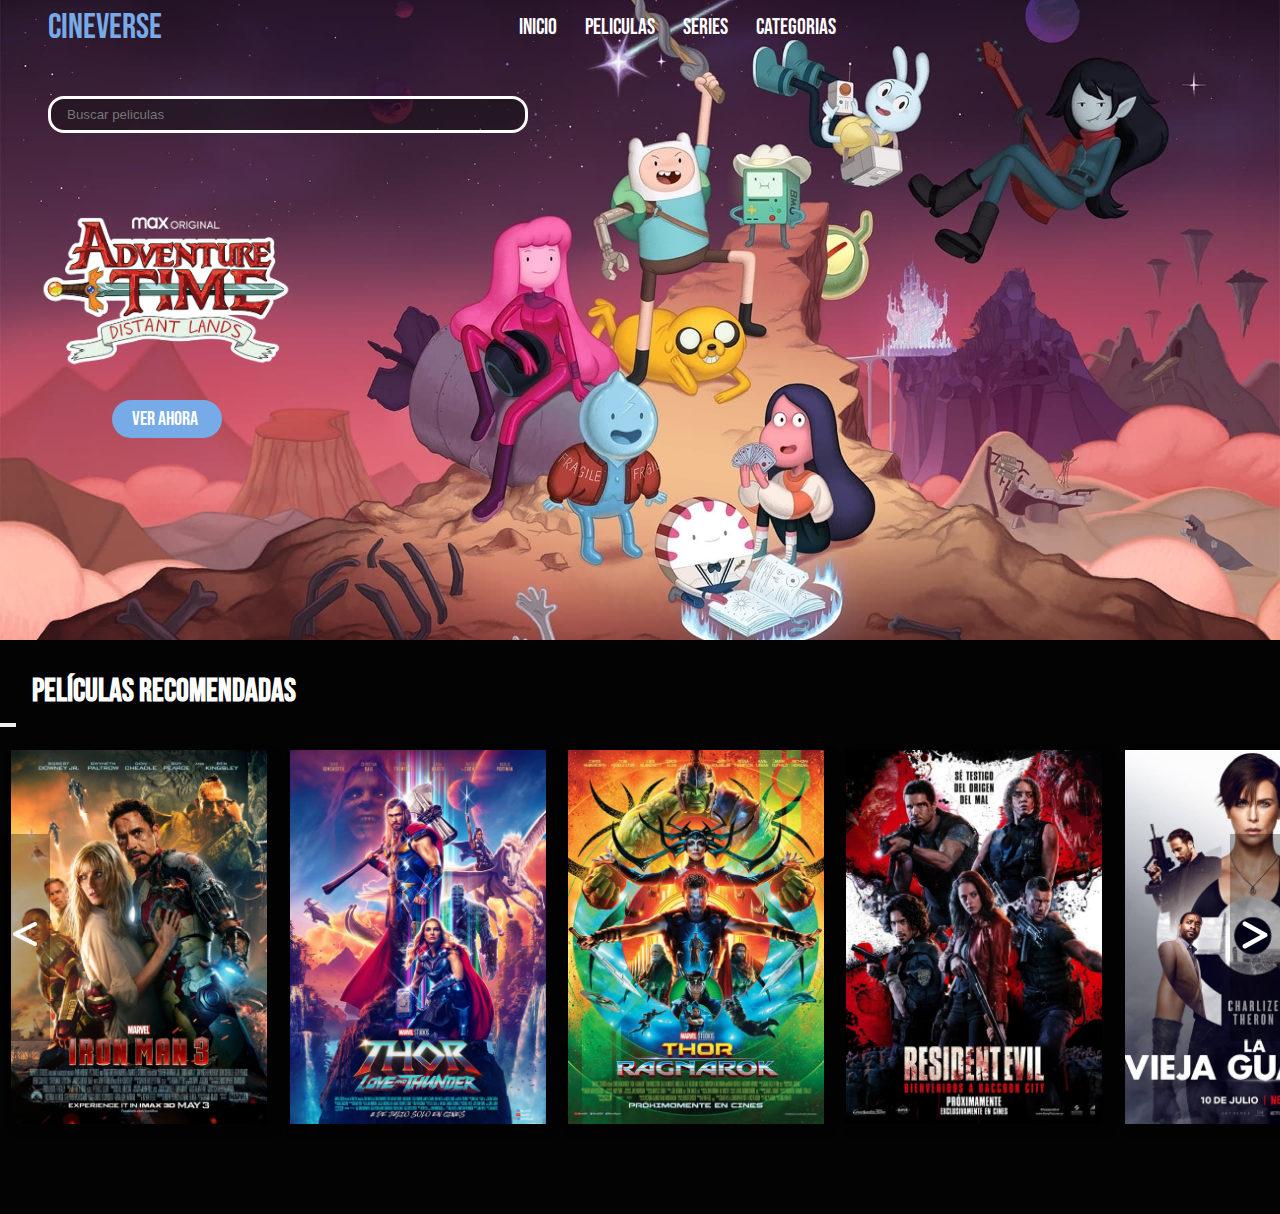
==== commit 387038ae: "Merge branch 'Feature/Peliculas' into Develop" ====
--- a/index.html
+++ b/index.html
@@ -23,20 +23,19 @@
                     <li>
                         <a href="#">Categorias</a>
                         <ul class="menu-vertical">
-                            <li><a href="">Accion</a></li>
-                            <li><a href="">Terror</a></li>
-                            <li><a href="">Ciencia Ficcion</a></li>
-                            <li><a href="">Misterio</a></li>
-                            <li><a href="">Comedia</a></li>
-                            <li><a href="">Romance</a></li>
+                            <li><a href="Accion.html">Accion</a></li>
+                            <li><a href="Terror.html">Terror</a></li>
+                            <li><a href="Ciencia-Ficcion.html">Ciencia Ficcion</a></li>
+                            <li><a href="Suspenso.html">Suspenso</a></li>
+
                         </ul>
                     </li>
                 </ul>
             </nav>
-            <a href="#" class="btn-1">Login</a>
+            <a href="#" class="btn-1"></a>
         </div>
 
-        <input type="text" placeholder="Buscar peliculas" class="int1">
+        <input type="text" placeholder="Buscar peliculas" class="int1" id="buscador">
 
         <div class="header-content-container">
             <div class="header-1">
@@ -60,68 +59,60 @@
     
                 <div class="contenedor-carousel">
                     <div class="carousel">
-                        <div class="pelicula">
-                            <a href="#"><img src="img/1.jpg" alt=""></a>
+                        <div class="pelicula" category="ciencia-ficcion">                  
+                            <a href="trailersc/Iron Man 3 de Marvel  _ Trailer Oficial en español _ HD.mp4" ><img  src="img/1.jpg" alt=""></a>  
                         </div>
-                        <div class="pelicula">
-                            <a href="#"><img src="img/2.jpg" alt=""></a>
+                        <div class="pelicula" category="ciencia-ficcion">
+                            <a href="trailersc/y2mate.com - Thor Amor y Trueno  Tráiler Oficial  Doblado con Subtítulos Descriptivos_720p.mp4" ><img src="img/2.jpg" alt=""></a>
                         </div>
-                        <div class="pelicula">
-                            <a href="#"><img src="img/3.jpg" alt=""></a>
+                        <div class="pelicula" category="ciencia-ficcion">
+                            <a href="trailersc/_Thor_ Ragnarok_ Official Trailer.mp4"><img src="img/3.jpg" alt=""></a>
                         </div>
-                        <div class="pelicula">
-                            <a href="#"><img src="img/4.jpg" alt=""></a>
+                        <div class="pelicula" category="terror">
+                            <a href="trailersc/y2mate.com - RESIDENT EVIL THE FINAL CHAPTER  Official Trailer HD_720p.mp4"><img src="img/4.jpg" alt=""></a>
                         </div>
-                        <div class="pelicula">
-                            <a href="#"><img src="img/5.jpg" alt=""></a>
+                        <div class="pelicula" category="accion">
+                            <a href="trailersc/La vieja guardia _ Tráiler oficial _ Netflix.mp4"><img src="img/5.jpg" alt=""></a>
                         </div>
-                        <div class="pelicula">
-                            <a href="#"><img src="img/6.jpg" alt=""></a>
+                        <div class="pelicula" category="accion">
+                            <a href="trailersc/y2mate.com - Spectral  Trailer Oficial  Netflix_720p.mp4"><img src="img/6.jpg" alt=""></a>
                         </div>
-                        <div class="pelicula">
-                            <a href="#"><img src="img/7.jpg" alt=""></a>
+                        <div class="pelicula" category="accion">
+                            <a href="trailersc/y2mate.com - 300 El Origen de un Imperio  Primer Tráiler Oficial en español Teaser HD_720p.mp4"><img src="img/7.jpg" alt=""></a>
                         </div>
-                        <div class="pelicula">
-                            <a href="#"><img src="img/8.jpg" alt=""></a>
+                        <div class="pelicula" category="accion">
+                            <a href="trailersc/Proyecto Power, con Jamie Foxx _ Tráiler oficial _ Netflix.mp4"><img src="img/8.jpg" alt=""></a>
                         </div>
-                        <div class="pelicula">
-                            <a href="#"><img src="img/9.jpg" alt=""></a>
+                        <div class="pelicula" category="ciencia-ficcion" >
+                            <a href="https://youtu.be/nZ8FXOpcXSs?si=D6KyMIeEz9alfq-2"><img src="img/9.jpg" alt=""></a>
                         </div>
-                        <div class="pelicula">
-                            <a href="#"><img src="img/10.jpg" alt=""></a>
+                        <div class="pelicula" category="ciencia-ficcion">
+                            <a href="https://youtu.be/nZ8FXOpcXSs?si=D6KyMIeEz9alfq-2"><img src="img/10.jpg" alt=""></a>
                         </div>
-                        <div class="pelicula">
-                            <a href="#"><img src="img/11.jpg" alt=""></a>
+                        <div class="pelicula" category="ciencia-ficcion">
+                            <a href="https://youtu.be/r6t0czGbuGI?si=wHi1yNVUDExwuAs0"><img src="img/11.jpg" alt=""></a>
                         </div>
-                        <div class="pelicula">
-                            <a href="#"><img src="img/12.jpg" alt=""></a>
+                        <div class="pelicula" category="ciencia-ficcion">
+                            <a href="https://youtu.be/823iAZOEKt8?si=KViJWPT0R5L-CBYA"><img src="img/12.jpg" alt=""></a>
                         </div>
-                        <div class="pelicula">
-                            <a href="#"><img src="img/13.jpg" alt=""></a>
+                        <div class="pelicula" category="ciencia-ficcion">
+                            <a href="https://youtu.be/KdL8ucqi1F8?si=RY6TvHd_LVGg2Vd8"><img src="img/13.jpg" alt=""></a>
                         </div>
-                        <div class="pelicula">
-                            <a href="#"><img src="img/14.jpg" alt=""></a>
+                        <div class="pelicula" category="accion">
+                            <a href="https://youtu.be/8TyoKn5Kmbo?si=_RU0vsQU8NVIVlPc"><img src="img/14.jpg" alt=""></a>
                         </div>
-                        <div class="pelicula">
-                            <a href="#"><img src="img/15.jpg" alt=""></a>
+                        <div class="pelicula" category="accion">
+                            <a href="https://youtu.be/CmyrrfAPeRI?si=A4CgrU7mIh9XkkgY"><img src="img/15.jpg" alt=""></a>
                         </div>
-                        <div class="pelicula">
-                            <a href="#"><img src="img/16.jpg" alt=""></a>
+                        <div class="pelicula" category="accion">
+                            <a href="https://youtu.be/KfyQxst4Jcs?si=KWiKLO6kai3xYkcr"><img src="img/16.jpg" alt=""></a>
                         </div>
-                        <div class="pelicula">
-                            <a href="#"><img src="img/17.jpg" alt=""></a>
+                        <div class="pelicula" category="terror">
+                            <a href="https://youtu.be/2-2N8coh290?si=G-16-OudrGPkPqHV"><img src="img/17.jpg" alt=""></a>
                         </div>
-                        <div class="pelicula">
-                            <a href="#"><img src="img/18.jpg" alt=""></a>
-                        </div>
-                        <div class="pelicula">
-                            <a href="#"><img src="img/19.jpg" alt=""></a>
-                        </div>
-                        <div class="pelicula">
-                            <a href="#"><img src="img/1.jpg" alt=""></a>
-                        </div>
-                        <div class="pelicula">
-                            <a href="#"><img src="img/2.jpg" alt=""></a>
+                        <div class="pelicula" category="terror">
+                            <a href="https://youtu.be/C4XP8FSqTTE?si=gT7RfKkYEW-aAMkE"><img src="img/18.jpg" alt=""></a>
+
                         </div>
                     </div>
                 </div>
@@ -132,5 +123,6 @@
       </main>
 
     <script src="app.js"></script>
+    <script src="script.js"></script>
 </body>
 </html>--- a/style.css
+++ b/style.css
@@ -14,9 +14,18 @@
     color: #ffff
 }
 
-
-
-
+.container {
+    display: flex;    
+    justify-content: center;
+    align-items: center;
+    flex-wrap: wrap;
+    gap: 5rem;
+    width: 100%;
+    height: auto;
+    padding-bottom: 5rem;
+    border-top: 3px solid white;
+    padding-top: 5rem; 
+}
 
 .header{
     background-image: url(img/hora-aventura-bg.jpg);
@@ -64,7 +73,8 @@
 .menu-vertical{
     position: absolute;
     display: none;
-    list-style: none
+    list-style: none;
+    background-color: #212427;
 }
 
 .navbar li:hover .menu-vertical{
@@ -80,8 +90,8 @@
     display: none;
 }
 
-.menu-icon{
-    width: 25px;
+.menu-icono{
+    width: 35px;
     margin-left: 2rem;
 }
 
@@ -118,7 +128,7 @@
 .btn-1{
     display: inline-block;
     padding: 7px 20px;
-    background-color: #77abe7;
+    background-color: transparent;
     color: #ffff;
     font-size: 20px;
     margin-right: 3rem;
@@ -236,7 +246,7 @@
 
 	.peliculas-recomendadas .contenedor-carousel .carousel {
 		display: grid;
-		grid-template-columns: repeat(3, 1fr);
+		grid-template-columns: repeat(2, 1fr);
 		gap: 20px;
 	}
 
@@ -272,17 +282,12 @@
     padding-left: 1rem ;
     width: 30rem;
     top: 6rem;
-    border: 3px solid black;
+    border: 3px solid #ffffff;
     margin-left: 3rem;
     position: absolute;
     display: flex;    
 }
 
-.all {
-    width: 100%;
-    text-align: center;
-
-}
 
 
 .container {
@@ -290,191 +295,69 @@
     justify-content: center;
     align-items: center;
     flex-wrap: wrap;
-    gap: 5rem;
-    width: 100%;
-    height: auto;
+    gap: 4rem;
+    width: 100%;
     padding-bottom: 5rem;
     border-top: 3px solid white;
     padding-top: 5rem;
-  
-     
     
 }
 
-
-.boton-modal {
+.movies {
+    opacity: 0.8;
+    transition: 1s ;
+    /* transform: skew(5deg); */
+      display: flex;
+      border: 3px solid white;
+}
+.movies p {
+    margin: auto;
+    padding: 3rem;
+    line-height: 2rem;
+    font-size: 1.5rem;
+    color: #ffb803;
     text-align: center;
-    color: white;
-    padding-top: 1rem;
-    
-    
-}
-
-
-
-
-.boton-modal2 {
-    background-image: url(img/1.jpg);
-    color: black;
+}
+.movies img {
     width: 20rem;
-    height: 10rem;
-}
-
-
-.content-modal video {
-    width: 100%;
-    height: 93%;
-}
-
-.boton-modal label{
-    padding: 10px 15px;  
-       
-}
-.movie img {
-    z-index: -5;
-   
-}
-
-#btn-modal{
-    display: none;
-}
-
-
-
-.container-modal{
-    width: 100%;
-    height: 100vh;
-    position: fixed;
-    top: 0;
-    left: 0;
-    background-color: transparent;
-    display: none;
-    justify-content: center;
-    align-items: center;
-    z-index: 1;
-}
-#btn-modal:checked ~ .container-modal {
-    display: flex;
-}
-
-
-.open-modal {
-    width: 10rem;
-    background-color:transparent;
-   color: rgb(255, 255, 255);
-    cursor: pointer;
-    border: none;
-    margin-top: 2rem;
-    margin-bottom: 1rem;
-  }
-  
-
-  
-  .modal {
-    display: none;
-    position: fixed;
-    z-index: 1;
-    left: 0;
-    top: 0;
-    width: 100%;
-    height: 100%;
-    overflow: auto;
-    background-color: rgb(0, 0, 0);
-    background-color: rgba(0, 0, 0, 0.9);
-  }
-  
-  .modal-content {
-    background-color: red;
-    margin: 15% auto; 
-    padding: 20px;
-    border: 1px solid #888;
-    width: 50%;
-    border-radius: 0.5rem;
-  }
-  
-  .close {
-    color: #aaa;
-    float: right;
-    font-size: 28px;
-    font-weight: bold;
-  }
-  
-  .movie{
-     display: flex;
-     flex-direction: column;
-     align-items: center;
-    
-     overflow: hidden;
-     position: relative;
-     
-     
-  }
-
-  .texto-oculto {
-    background-color: rgba(21, 18, 47, 0.8);
-    height: 65%;
-    padding: 3rem 1rem;
-    width: 100%;    
-    position: absolute;    
-    opacity: 0;
-    transition: 0.7s;
-    top: 8rem;
-     
-     
-  }
-
-  .texto-oculto:hover{
-    top: 3rem;
-    opacity: 1;
-    font-size: 1rem;
-  }
-
-
-
-.content-modal{
-    width: 70rem;
-    height: 40rem;
-    padding: 20px;
-    background-color: gray;
-    border-radius: 4px;
-    border-radius: 5px;
-    border: 2px solid red;
-    
-
-}
-.content-modal .btn-cerrar {
-    height: 2rem;
-    margin-top: 15px;
-    display: flex;
-    align-items: flex-end;
-    justify-content: flex-end;
-}
-
-.content-modal .btn-cerrar label {
-    padding: 7px 10px;
-    background-color: #77abe7;
-    color: black;
-    border-radius: 4px;
-    cursor: pointer;
-    transition: all 300ms ease;
-}
-
-.content-modal .btn-cerrar label:hover {
-    background-color: aqua;
-}
-    
+    height: 27rem;
+}
+.movies video {
+    width: 28rem;
+    height: 28rem;           
+}
+
+.movies:hover {    
+    transform: scale(1.1);
+    opacity: 1.9;
+    box-shadow: 1px 1px 15px 5px skyblue ;    
+}
 
 .header2{
     background-image: url("edicion.jpg");
-    background-position: bottom left;
+    background-position: center center;
     background-repeat: no-repeat;
     background-size: cover;
-    /* min-height: 70vh; */
-    display: flex;
-    align-items: center;
-    height: 100vh;
-}
-
+    min-height: 70vh;
+    display: flex;
+    align-items: center;
+    height: 40rem;
+}
+
+.header3{
+    background-image: url("Captura\ de\ pantalla\ 2023-04-20\ a\ las\ 7.46.56.webp");
+    background-position: center center;
+    background-repeat: no-repeat;
+    background-size: cover;
+    min-height: 70vh;
+    display: flex;
+    align-items: center;
+    height: 40rem;
+}
+
+.all {
+    text-align: center;
+}
 
 .titleMovies{
     margin: 5rem;
@@ -503,10 +386,7 @@
     height: 20rem;
     top: -7rem;
     left: 2rem;
-    
     opacity: 0.8;
-    
-    
 }
 
 .container2 {
@@ -542,11 +422,6 @@
 @media (max-width: 768px) {
     .pelicula{
         padding: 0;
-    }
-
-    .int2 {
-        width: 25rem;
-    }
     }
 
 @media (max-width: 991px){
@@ -613,33 +488,114 @@
         margin-left: 2.3rem ;
     }
 
-    .int2 {
-        width: 15rem;
-    }
-}
-
 @media (max-width: 440px){
     .int1{
         width: 20rem;
         margin-left: 2rem ;
         margin-bottom: 2rem;
+        margin-top: 15rem;
+    }
+
+    .venom{
+        display: none;
+    }
+
+    .btn-2{
+        display: none;
     }
 
     
-#video {
-    width: 100%;
-}
-
-
+}
     
-.modal-content{
-    width: 95%;
-}
-
-
-}
+.pelicula .portfolio-layer{
+    position:absolute;
+    bottom: 0;
+    left: 0;
+    width: 100%;
+    height: 100%;
+    background: linear-gradient(rgba(0,0,0,.1), var(--main-color));
+    display: flex;
+    justify-content: center;
+    align-items: center;
+    flex-direction: column;
+    text-align: center;
+    padding: 0 4rem;
+    transform: translateY(100%);
+    transition: .5s ease;
+}
+
+.pelicula:hover .portfolio-layer{
+    transform: translateY(0);
+}
+
+.sectionC-movies {
+    width: 100%;
+    height: 100%;
+    margin-top: 1rem;
+    display: flex;
+    flex-direction:column;
+    align-items: center;
+    flex-wrap:wrap ;
+
+}
+
+.sectionC-movies > div {
+    flex: 2;
     
+    background-repeat: no-repeat;
+    background-size: auto 100%;
+    transition: all .3s cubic-bezier(.2, .1, .1, .1);
+    position: relative;
+    overflow: hidden;
+    height: 400px;
+    width: 400px;
     
+}
+
+.sectionC-movies > div:hover {
+    flex: 4;
+}
+
+.video-iframe {
+    position: absolute;
+    top: 0;
+    left: 0;
+    width: 300px;
+    height: 150px;
+    display: none;
+}
+
+.sectionC-movies > div:hover .video-iframe {
+    display: block;
+}
+
+.video-container  {
+    width: 150px;
+    height: auto;
+    margin: 20px;
+    flex-wrap:wrap ;
+  
+}
+
+.video-container img {
+    width: 350px;
+    height: 525px;
+    flex-direction: column;
+  
+}
+
+.video-container iframe {
+    width: 700px;
+    height: 525px;
+    flex-direction: column;
+}
+
+.titleMovies2{
+        margin-top: 9rem;
+        font-size: 3rem;
+}
+
+
 #ventanaEmergentes {
     display: none;
     position: fixed;
@@ -653,4 +609,393 @@
     padding: 20px;
 }
 
-
+.container2 {
+    background-image: url(img/hora-aventura-bg.jpg);
+    background-position: center center;
+    background-repeat: no-repeat;
+    background-size: cover;
+    min-height: 70vh;
+    display: flex;
+    align-items: center;
+  }
+  
+
+
+h1 {
+  text-align: center;
+}
+.sectionC-movies {
+    width: 100%;
+    height: 100%;
+    margin-top: 1rem;
+    display: grid;
+    grid-template-columns: repeat(3, 1fr);
+    gap: 5px;
+    justify-content: center;
+    flex-direction: column;
+    margin: 20px 20px 20px 20px;
+}
+
+.sectionC-movies > div {
+    flex: 2;
+    background-repeat: no-repeat;
+    background-size: auto 100%;
+    transition: all .3s cubic-bezier(.2, .1, .1, .1);
+    position: relative;
+    overflow: hidden;
+    height: 350px;
+    width: 350px;
+    margin: 10px;
+    
+}
+
+.sectionC-movies > div:hover {
+    flex: 4;
+}
+
+.video-iframe {
+    position: absolute;
+    top: 0;
+    left: 0;
+    width: 310px;
+    height: 300px;
+    display: none;
+}
+
+.sectionC-movies > div:hover .video-iframe {
+    display: block;
+}
+
+.video-container  {
+    width: 150px;
+    height: auto;
+    position: relative;
+}
+
+.video-container img {
+    width: 350px;
+    height: 525px;
+    flex-direction: column;
+}
+
+.video-container iframe {
+    width: 700px;
+    height: 525px;
+    flex-direction: column;
+}
+
+.imagen-with-text {
+    position: relative;
+    width: 300px;
+    height: 200px;
+    overflow: hidden;
+    text-align: center;
+    margin: 20px;
+  }
+
+  .imagen-with-text img {
+    width: 100%;
+    height: 100%;
+    object-fit: cover;
+  }
+
+  .text-overlay {
+    position: absolute;
+    top: 50%;
+    left: 50%;
+    transform: translate(-50%, -50%);
+    color: #fff;
+    font-size: 24px;
+    font-weight: bold;
+    opacity: 0;
+    transition: opacity 0.3s;
+  }
+
+  .imagen-with-text:hover .text-overlay {
+    opacity: 1;
+  }
+
+.titulo{
+  color: #ffb803;
+  margin: 10px;
+}
+
+@media (max-width: 768px) {
+    .pelicula{
+        padding: 0;
+    }
+    }
+
+@media (max-width: 991px){
+
+    .menu-container{
+        padding: 20px;
+    }
+
+    .menu-container label{
+        display: initial;
+    }
+
+    .menu-container .navbar{
+        position: absolute;
+        top: 100%;
+        left: 0%;
+        right: 0%;
+        background-color: #030303;
+        display: none;
+    }
+
+    .menu-container .navbar ul li{
+        width: 100%;
+    }
+
+    .btn-1{
+        display: none;
+    }
+
+    #menu:checked ~ .navbar{
+        display: initial;
+    }
+
+    .header-content-container{
+        flex-direction: column;
+        padding: 100px 30px 30px 30px;
+    }
+
+    .header-1{
+        width: 100%;
+        align-items: center;
+    }
+
+    .menu-icon{
+        size: 18px;
+    }
+
+    .btn-2{
+        margin-right:3rem ;
+    }
+
+}
+
+@media (max-width: 530px){
+    .int1{
+        width: 25rem;
+        margin-left: 3.5rem ;
+    }
+}
+
+@media (max-width: 460px){
+    .int1{
+        width: 25rem;
+        margin-left: 2.3rem ;
+    }
+}
+
+@media (max-width: 440px){
+    .int1{
+        width: 20rem;
+        margin-left: 2rem ;
+        margin-bottom: 2rem;
+    }
+
+    
+}
+    
+
+/* Estilos para dispositivos móviles */
+@media only screen and (max-width: 767px) {
+    .int2 {
+        width: 80%;
+        margin: 0 auto;
+        top: 1rem;
+    }
+
+    .container2 {
+        min-height: 40vh;
+    }
+
+    .sectionC-movies {
+        grid-template-columns: 1fr;
+        gap: 10px;
+        margin: 10px;
+    }
+
+    .sectionC-movies>div {
+        width: 100%;
+        margin: 10px 0;
+        text-align: center;
+    }
+
+    .video-iframe {
+        width: 100%;
+        height: auto;
+    }
+
+    .video-container img,
+    .video-container iframe {
+        width: 350px;
+        height: auto;
+        margin: 0 auto;
+    }
+
+    .imagen-with-text {
+        width: 80%;
+        margin: 10px auto;
+    }
+
+    .imagen-with-text img {
+        height: auto;
+    }
+
+    .text-overlay {
+        font-size: 16px;
+    }
+
+    .video-container p {
+        font-size: 14px;
+        margin-bottom: 10px;
+    }
+
+    .titulo {
+        text-align: center;
+    }
+}
+.all{
+    width: 100%;
+    text-align: center;
+}
+.container {
+    display: flex;    
+    justify-content: center;
+    align-items: center;
+    flex-wrap: wrap;
+    gap: 5rem;
+    width: 100%;
+    height: auto;
+    padding-bottom: 5rem;
+    border-top: 3px solid white;
+    padding-top: 5rem;  
+}
+.boton-modal {
+    text-align: center;
+    color: white;
+    padding-top: 1rem; 
+}
+.content-modal video {
+    width: 100%;
+    height: 93%;
+}
+
+.boton-modal label{
+    padding: 10px 15px;  
+       
+}
+.movie img {
+    z-index: -5;
+}
+
+#btn-modal{
+    display: none;
+}
+
+/* .container-modal{
+    width: 100%;
+    height: 100vh;
+    position: fixed;
+    top: 0;
+    left: 0;
+    background-color: transparent;
+    display: none;
+    justify-content: center;
+    align-items: center;
+    z-index: 1;
+} */
+
+#btn-modal:checked ~ .container-modal {
+    display: flex;
+}
+
+.open-modal {
+    width: 10rem;
+    background-color:transparent;
+   color: rgb(255, 255, 255);
+    cursor: pointer;
+    border: none;
+    margin-top: 2rem;
+    margin-bottom: 1rem;
+}
+
+  .modal {
+    display: none;
+    position: fixed;
+    z-index: 1;
+    left: 0;
+    top: 0;
+    width: 100%;
+    height: 100%;
+    overflow: auto;
+    background-color: rgb(0, 0, 0);
+    background-color: rgba(0, 0, 0, 0.9);
+  }
+
+  .modal-content {
+    background-color: red;
+    margin: 15% auto; 
+    padding: 20px;
+    border: 1px solid #888;
+    width: 60%;
+    border-radius: 0.5rem;
+  }
+
+  .close {
+    color: #aaa;
+    float: right;
+    font-size: 28px;
+    font-weight: bold;
+  }
+
+  .movie{
+display: flex;
+flex-direction: column;
+align-items: center;
+  }
+
+.content-modal{
+    width: 70rem;
+    height: 40rem;
+    padding: 20px;
+    background-color: gray;
+    border-radius: 4px;
+    border-radius: 5px;
+    border: 2px solid red;
+}
+.content-modal .btn-cerrar {
+    height: 2rem;
+    margin-top: 15px;
+    display: flex;
+    align-items: flex-end;
+    justify-content: flex-end;
+}
+
+.content-modal .btn-cerrar label {
+    padding: 7px 10px;
+    background-color: #77abe7;
+    color: black;
+    border-radius: 4px;
+    cursor: pointer;
+    transition: all 300ms ease;
+}
+
+.content-modal .btn-cerrar label:hover {
+    background-color: aqua;
+} 
+
+.imgg{
+    width: 15rem;
+    height: 23rem;
+}
+
+.bk{
+    background: linear-gradient(#bf4f68, #3b223f);;
+}
+
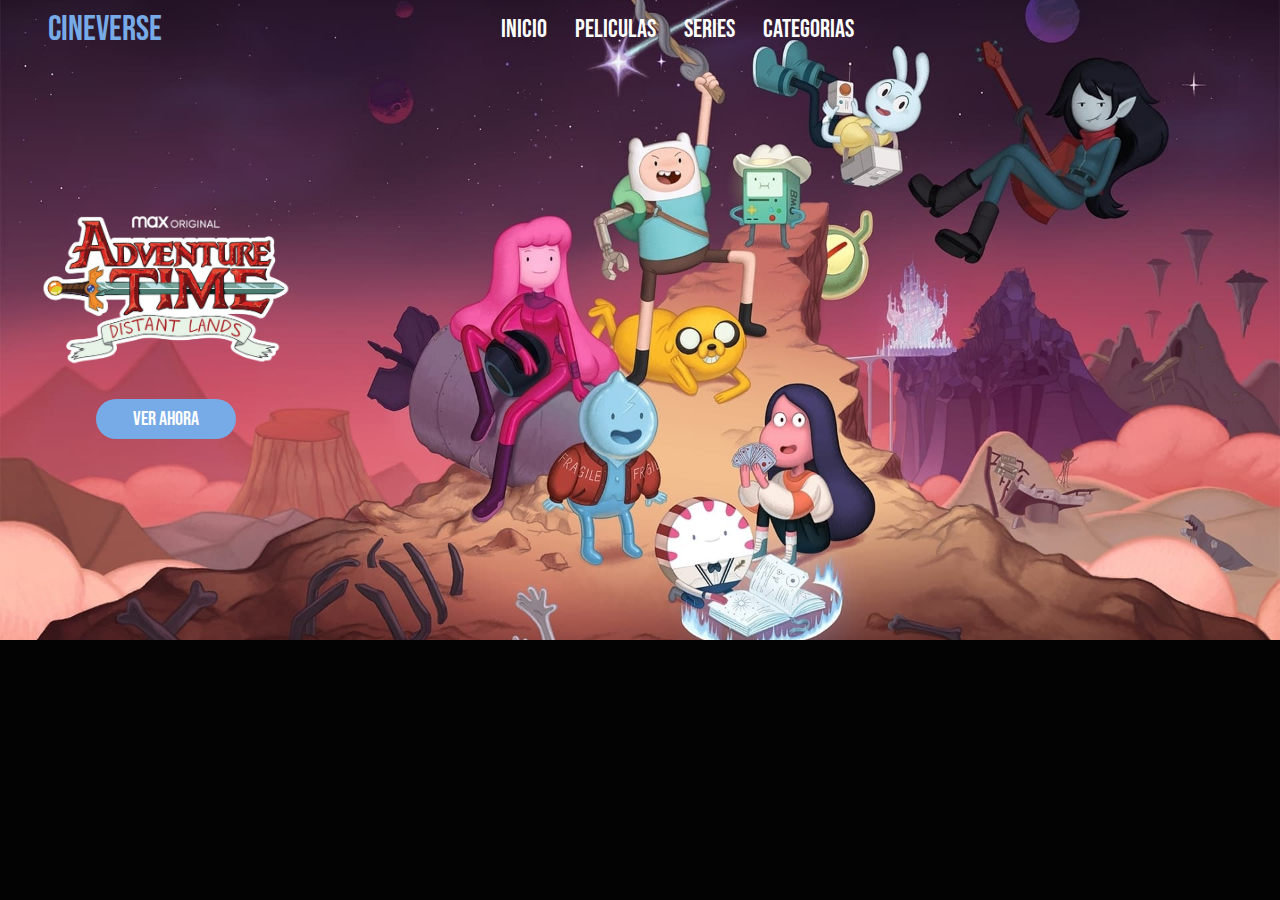
==== commit 7a1a130a: "cambios finales" ====
--- a/index.html
+++ b/index.html
@@ -27,7 +27,6 @@
                             <li><a href="Terror.html">Terror</a></li>
                             <li><a href="Ciencia-Ficcion.html">Ciencia Ficcion</a></li>
                             <li><a href="Suspenso.html">Suspenso</a></li>
-
                         </ul>
                     </li>
                 </ul>
@@ -35,93 +34,21 @@
             <a href="#" class="btn-1"></a>
         </div>
 
-        <input type="text" placeholder="Buscar peliculas" class="int1" id="buscador">
-
         <div class="header-content-container">
             <div class="header-1">
                 <img src="img/distant-lands.webp" class="venom" alt="">
-                <a href="#" class="btn-2">Ver Ahora</a>
+                <button class="btn-2" onclick="openModal('-e_Q154xjts')">Ver Ahora</button>
+            <div id="myModal" class="modal">
+                <div class="modal-content" style="background-color: rgb(7, 44, 61);">
+                  <span class="close" style="color:white;" onclick="closeModal()">&times;</span>
+                  <div class="video-container">
+                    <iframe id="video" width="560" height="315" src="" frameborder="0" allowfullscreen></iframe>
+                  </div>
+                </div>
+              </div>
         </div>
 
     </header>
-
-    <main>
-        <div class="peliculas-recomendadas contenedor">
-            <div class="contenedor-titulo-controles">
-                <h3 class="precomendadas">Películas Recomendadas</h3>
-                <div class="indicadores"></div>
-            </div>
-    
-            <div class="contenedor-principal">
-                <button role="button" id="flecha-izquierda" class="flecha-izquierda"> <i class="fas fa-angle-left"></i>
-                <img class="menor" src="img/menor.png" alt="">
-                </button>
-    
-                <div class="contenedor-carousel">
-                    <div class="carousel">
-                        <div class="pelicula" category="ciencia-ficcion">                  
-                            <a href="trailersc/Iron Man 3 de Marvel  _ Trailer Oficial en español _ HD.mp4" ><img  src="img/1.jpg" alt=""></a>  
-                        </div>
-                        <div class="pelicula" category="ciencia-ficcion">
-                            <a href="trailersc/y2mate.com - Thor Amor y Trueno  Tráiler Oficial  Doblado con Subtítulos Descriptivos_720p.mp4" ><img src="img/2.jpg" alt=""></a>
-                        </div>
-                        <div class="pelicula" category="ciencia-ficcion">
-                            <a href="trailersc/_Thor_ Ragnarok_ Official Trailer.mp4"><img src="img/3.jpg" alt=""></a>
-                        </div>
-                        <div class="pelicula" category="terror">
-                            <a href="trailersc/y2mate.com - RESIDENT EVIL THE FINAL CHAPTER  Official Trailer HD_720p.mp4"><img src="img/4.jpg" alt=""></a>
-                        </div>
-                        <div class="pelicula" category="accion">
-                            <a href="trailersc/La vieja guardia _ Tráiler oficial _ Netflix.mp4"><img src="img/5.jpg" alt=""></a>
-                        </div>
-                        <div class="pelicula" category="accion">
-                            <a href="trailersc/y2mate.com - Spectral  Trailer Oficial  Netflix_720p.mp4"><img src="img/6.jpg" alt=""></a>
-                        </div>
-                        <div class="pelicula" category="accion">
-                            <a href="trailersc/y2mate.com - 300 El Origen de un Imperio  Primer Tráiler Oficial en español Teaser HD_720p.mp4"><img src="img/7.jpg" alt=""></a>
-                        </div>
-                        <div class="pelicula" category="accion">
-                            <a href="trailersc/Proyecto Power, con Jamie Foxx _ Tráiler oficial _ Netflix.mp4"><img src="img/8.jpg" alt=""></a>
-                        </div>
-                        <div class="pelicula" category="ciencia-ficcion" >
-                            <a href="https://youtu.be/nZ8FXOpcXSs?si=D6KyMIeEz9alfq-2"><img src="img/9.jpg" alt=""></a>
-                        </div>
-                        <div class="pelicula" category="ciencia-ficcion">
-                            <a href="https://youtu.be/nZ8FXOpcXSs?si=D6KyMIeEz9alfq-2"><img src="img/10.jpg" alt=""></a>
-                        </div>
-                        <div class="pelicula" category="ciencia-ficcion">
-                            <a href="https://youtu.be/r6t0czGbuGI?si=wHi1yNVUDExwuAs0"><img src="img/11.jpg" alt=""></a>
-                        </div>
-                        <div class="pelicula" category="ciencia-ficcion">
-                            <a href="https://youtu.be/823iAZOEKt8?si=KViJWPT0R5L-CBYA"><img src="img/12.jpg" alt=""></a>
-                        </div>
-                        <div class="pelicula" category="ciencia-ficcion">
-                            <a href="https://youtu.be/KdL8ucqi1F8?si=RY6TvHd_LVGg2Vd8"><img src="img/13.jpg" alt=""></a>
-                        </div>
-                        <div class="pelicula" category="accion">
-                            <a href="https://youtu.be/8TyoKn5Kmbo?si=_RU0vsQU8NVIVlPc"><img src="img/14.jpg" alt=""></a>
-                        </div>
-                        <div class="pelicula" category="accion">
-                            <a href="https://youtu.be/CmyrrfAPeRI?si=A4CgrU7mIh9XkkgY"><img src="img/15.jpg" alt=""></a>
-                        </div>
-                        <div class="pelicula" category="accion">
-                            <a href="https://youtu.be/KfyQxst4Jcs?si=KWiKLO6kai3xYkcr"><img src="img/16.jpg" alt=""></a>
-                        </div>
-                        <div class="pelicula" category="terror">
-                            <a href="https://youtu.be/2-2N8coh290?si=G-16-OudrGPkPqHV"><img src="img/17.jpg" alt=""></a>
-                        </div>
-                        <div class="pelicula" category="terror">
-                            <a href="https://youtu.be/C4XP8FSqTTE?si=gT7RfKkYEW-aAMkE"><img src="img/18.jpg" alt=""></a>
-
-                        </div>
-                    </div>
-                </div>
-    
-                <button role="button" id="flecha-derecha" class="flecha-derecha"><i class="fas fa-angle-right"></i>
-                <img class="mayor" src="img/mas-grande-que.png" alt=""></button>
-            </div>
-      </main>
-
     <script src="app.js"></script>
     <script src="script.js"></script>
 </body>
--- a/style.css
+++ b/style.css
@@ -60,7 +60,7 @@
 }
 
 .navbar ul li a{
-    font-size: 22px;
+    font-size: 25px;
     padding: 14px;
     color: #ffff;
     display: block;
@@ -76,6 +76,7 @@
     list-style: none;
     background-color: #212427;
 }
+
 
 .navbar li:hover .menu-vertical{
     display: block;
@@ -135,15 +136,17 @@
     border-radius: 3rem;
 }
 .btn-2{
-    width: 110px;
+    width: 140px;
     display: inline-block;
-    padding: 7px 20px;
+    padding: 8px 20px;
     background-color: #77abe7;
     color: #ffff;
     font-size: 20px;
     margin-top: 25px;
-    margin-left: 7rem;
+    margin-left: 6rem;
     border-radius: 3rem;
+    border: none;
+    font-family: 'Bebas Neue', sans-serif;
 }
 
 .peliculas-recomendadas {
@@ -365,28 +368,14 @@
 }
 
 .int2 {
-    background-color:rgba(8, 8, 8, 0.4);
+    text-align: center;
+   width: 50%;
+   margin: auto;
+   background-color:rgba(8, 8, 8, 0.8);
     color: #fff;
     border-radius: 1rem;
-    padding-top: 0.5rem;
-    padding-bottom: 0.5rem;
-    padding-left: 1rem;
-    width: 30rem;
-    top: 6rem;
-    border: 3px solid black;
-    margin-left: 3rem;
-    position: absolute;
-    display: flex;   
-    z-index: 2;
-}
-
-.min-img {
-    position: relative;
-    width: 20rem;
-    height: 20rem;
-    top: -7rem;
-    left: 2rem;
-    opacity: 0.8;
+    padding: 1rem;
+    border: 3px solid white;
 }
 
 .container2 {
@@ -419,9 +408,14 @@
     text-align: center;
 }
 
+.descripcion{
+    color: black;
+}
+
 @media (max-width: 768px) {
     .pelicula{
         padding: 0;
+    }
     }
 
 @media (max-width: 991px){
@@ -487,6 +481,7 @@
         width: 25rem;
         margin-left: 2.3rem ;
     }
+}
 
 @media (max-width: 440px){
     .int1{
@@ -594,7 +589,6 @@
         margin-top: 9rem;
         font-size: 3rem;
 }
-
 
 #ventanaEmergentes {
     display: none;
@@ -715,11 +709,6 @@
     opacity: 1;
   }
 
-.titulo{
-  color: #ffb803;
-  margin: 10px;
-}
-
 @media (max-width: 768px) {
     .pelicula{
         padding: 0;
@@ -898,7 +887,7 @@
     display: none;
 }
 
-/* .container-modal{
+.container-modal{
     width: 100%;
     height: 100vh;
     position: fixed;
@@ -909,7 +898,7 @@
     justify-content: center;
     align-items: center;
     z-index: 1;
-} */
+}
 
 #btn-modal:checked ~ .container-modal {
     display: flex;
@@ -955,10 +944,34 @@
   }
 
   .movie{
-display: flex;
-flex-direction: column;
-align-items: center;
-  }
+    display: flex;
+    flex-direction: column;
+    align-items: center;
+    overflow: hidden;
+    position: relative;
+
+    
+    
+ }
+
+ .texto-oculto {
+   background-color: rgba(21, 18, 47, 0.8);
+   height: 65%;
+   padding: 3rem 1rem;
+   width: 100%;    
+   position: absolute;    
+   opacity: 0;
+   transition: 0.7s;
+   top: 8rem;
+    
+    
+ }
+
+ .texto-oculto:hover{
+   top: 3rem;
+   opacity: 1;
+   font-size: 1rem;
+ }
 
 .content-modal{
     width: 70rem;
@@ -999,3 +1012,36 @@
     background: linear-gradient(#bf4f68, #3b223f);;
 }
 
+@media (max-width: 480px){
+    .int1{
+        width: 20rem;
+        margin-left: 2rem ;
+        margin-bottom: 2rem;
+    }
+    
+#video {
+    width: 75vw;
+}
+   
+.modal-content{
+    width: 95%;
+}
+
+}
+
+@media (max-width: 520px){
+    .int1{
+        width: 20rem;
+        margin-left: 2rem ;
+        margin-bottom: 2rem;
+    }
+    
+#video {
+    width: 75vw;
+}
+   
+.modal-content{
+    width: 95%;
+}
+
+}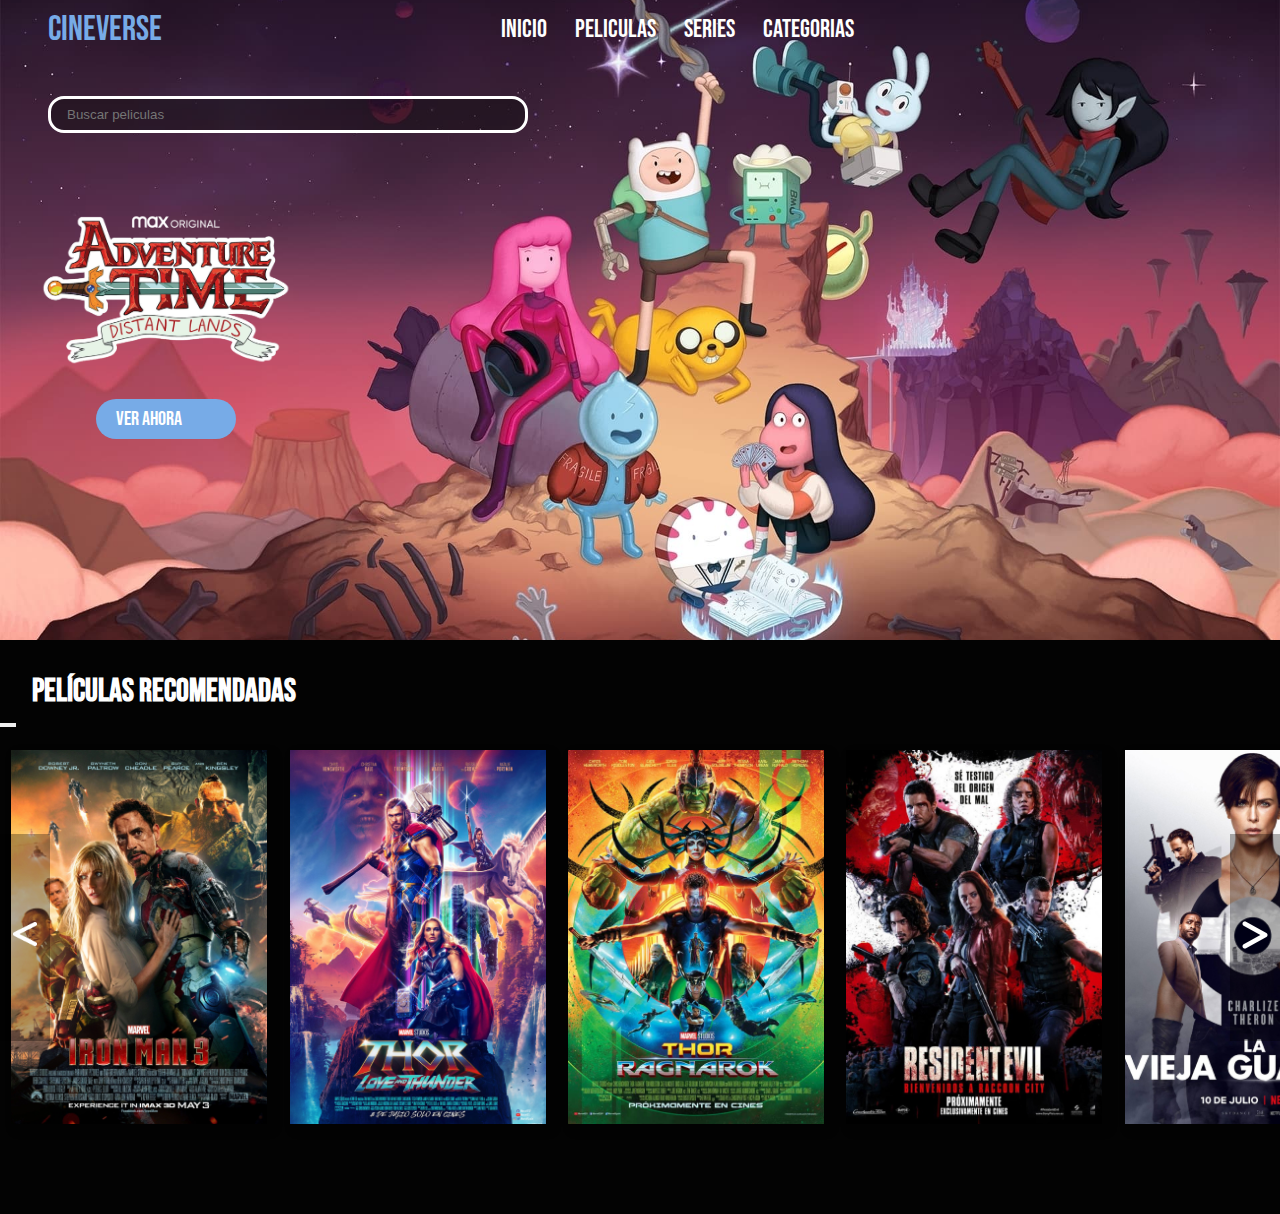
==== commit 0aa33b3a: "Merge pull request #5 from Gtati/Develop" ====
--- a/index.html
+++ b/index.html
@@ -27,6 +27,7 @@
                             <li><a href="Terror.html">Terror</a></li>
                             <li><a href="Ciencia-Ficcion.html">Ciencia Ficcion</a></li>
                             <li><a href="Suspenso.html">Suspenso</a></li>
+
                         </ul>
                     </li>
                 </ul>
@@ -34,21 +35,93 @@
             <a href="#" class="btn-1"></a>
         </div>
 
+        <input type="text" placeholder="Buscar peliculas" class="int1" id="buscador">
+
         <div class="header-content-container">
             <div class="header-1">
                 <img src="img/distant-lands.webp" class="venom" alt="">
-                <button class="btn-2" onclick="openModal('-e_Q154xjts')">Ver Ahora</button>
-            <div id="myModal" class="modal">
-                <div class="modal-content" style="background-color: rgb(7, 44, 61);">
-                  <span class="close" style="color:white;" onclick="closeModal()">&times;</span>
-                  <div class="video-container">
-                    <iframe id="video" width="560" height="315" src="" frameborder="0" allowfullscreen></iframe>
-                  </div>
-                </div>
-              </div>
+                <a href="#" class="btn-2">Ver Ahora</a>
         </div>
 
     </header>
+
+    <main>
+        <div class="peliculas-recomendadas contenedor">
+            <div class="contenedor-titulo-controles">
+                <h3 class="precomendadas">Películas Recomendadas</h3>
+                <div class="indicadores"></div>
+            </div>
+    
+            <div class="contenedor-principal">
+                <button role="button" id="flecha-izquierda" class="flecha-izquierda"> <i class="fas fa-angle-left"></i>
+                <img class="menor" src="img/menor.png" alt="">
+                </button>
+    
+                <div class="contenedor-carousel">
+                    <div class="carousel">
+                        <div class="pelicula" category="ciencia-ficcion">                  
+                            <a href="trailersc/Iron Man 3 de Marvel  _ Trailer Oficial en español _ HD.mp4" ><img  src="img/1.jpg" alt=""></a>  
+                        </div>
+                        <div class="pelicula" category="ciencia-ficcion">
+                            <a href="trailersc/y2mate.com - Thor Amor y Trueno  Tráiler Oficial  Doblado con Subtítulos Descriptivos_720p.mp4" ><img src="img/2.jpg" alt=""></a>
+                        </div>
+                        <div class="pelicula" category="ciencia-ficcion">
+                            <a href="trailersc/_Thor_ Ragnarok_ Official Trailer.mp4"><img src="img/3.jpg" alt=""></a>
+                        </div>
+                        <div class="pelicula" category="terror">
+                            <a href="trailersc/y2mate.com - RESIDENT EVIL THE FINAL CHAPTER  Official Trailer HD_720p.mp4"><img src="img/4.jpg" alt=""></a>
+                        </div>
+                        <div class="pelicula" category="accion">
+                            <a href="trailersc/La vieja guardia _ Tráiler oficial _ Netflix.mp4"><img src="img/5.jpg" alt=""></a>
+                        </div>
+                        <div class="pelicula" category="accion">
+                            <a href="trailersc/y2mate.com - Spectral  Trailer Oficial  Netflix_720p.mp4"><img src="img/6.jpg" alt=""></a>
+                        </div>
+                        <div class="pelicula" category="accion">
+                            <a href="trailersc/y2mate.com - 300 El Origen de un Imperio  Primer Tráiler Oficial en español Teaser HD_720p.mp4"><img src="img/7.jpg" alt=""></a>
+                        </div>
+                        <div class="pelicula" category="accion">
+                            <a href="trailersc/Proyecto Power, con Jamie Foxx _ Tráiler oficial _ Netflix.mp4"><img src="img/8.jpg" alt=""></a>
+                        </div>
+                        <div class="pelicula" category="ciencia-ficcion" >
+                            <a href="https://youtu.be/nZ8FXOpcXSs?si=D6KyMIeEz9alfq-2"><img src="img/9.jpg" alt=""></a>
+                        </div>
+                        <div class="pelicula" category="ciencia-ficcion">
+                            <a href="https://youtu.be/nZ8FXOpcXSs?si=D6KyMIeEz9alfq-2"><img src="img/10.jpg" alt=""></a>
+                        </div>
+                        <div class="pelicula" category="ciencia-ficcion">
+                            <a href="https://youtu.be/r6t0czGbuGI?si=wHi1yNVUDExwuAs0"><img src="img/11.jpg" alt=""></a>
+                        </div>
+                        <div class="pelicula" category="ciencia-ficcion">
+                            <a href="https://youtu.be/823iAZOEKt8?si=KViJWPT0R5L-CBYA"><img src="img/12.jpg" alt=""></a>
+                        </div>
+                        <div class="pelicula" category="ciencia-ficcion">
+                            <a href="https://youtu.be/KdL8ucqi1F8?si=RY6TvHd_LVGg2Vd8"><img src="img/13.jpg" alt=""></a>
+                        </div>
+                        <div class="pelicula" category="accion">
+                            <a href="https://youtu.be/8TyoKn5Kmbo?si=_RU0vsQU8NVIVlPc"><img src="img/14.jpg" alt=""></a>
+                        </div>
+                        <div class="pelicula" category="accion">
+                            <a href="https://youtu.be/CmyrrfAPeRI?si=A4CgrU7mIh9XkkgY"><img src="img/15.jpg" alt=""></a>
+                        </div>
+                        <div class="pelicula" category="accion">
+                            <a href="https://youtu.be/KfyQxst4Jcs?si=KWiKLO6kai3xYkcr"><img src="img/16.jpg" alt=""></a>
+                        </div>
+                        <div class="pelicula" category="terror">
+                            <a href="https://youtu.be/2-2N8coh290?si=G-16-OudrGPkPqHV"><img src="img/17.jpg" alt=""></a>
+                        </div>
+                        <div class="pelicula" category="terror">
+                            <a href="https://youtu.be/C4XP8FSqTTE?si=gT7RfKkYEW-aAMkE"><img src="img/18.jpg" alt=""></a>
+
+                        </div>
+                    </div>
+                </div>
+    
+                <button role="button" id="flecha-derecha" class="flecha-derecha"><i class="fas fa-angle-right"></i>
+                <img class="mayor" src="img/mas-grande-que.png" alt=""></button>
+            </div>
+      </main>
+
     <script src="app.js"></script>
     <script src="script.js"></script>
 </body>
--- a/style.css
+++ b/style.css
@@ -523,6 +523,8 @@
     transform: translateY(0);
 }
 
+
+
 .sectionC-movies {
     width: 100%;
     height: 100%;
